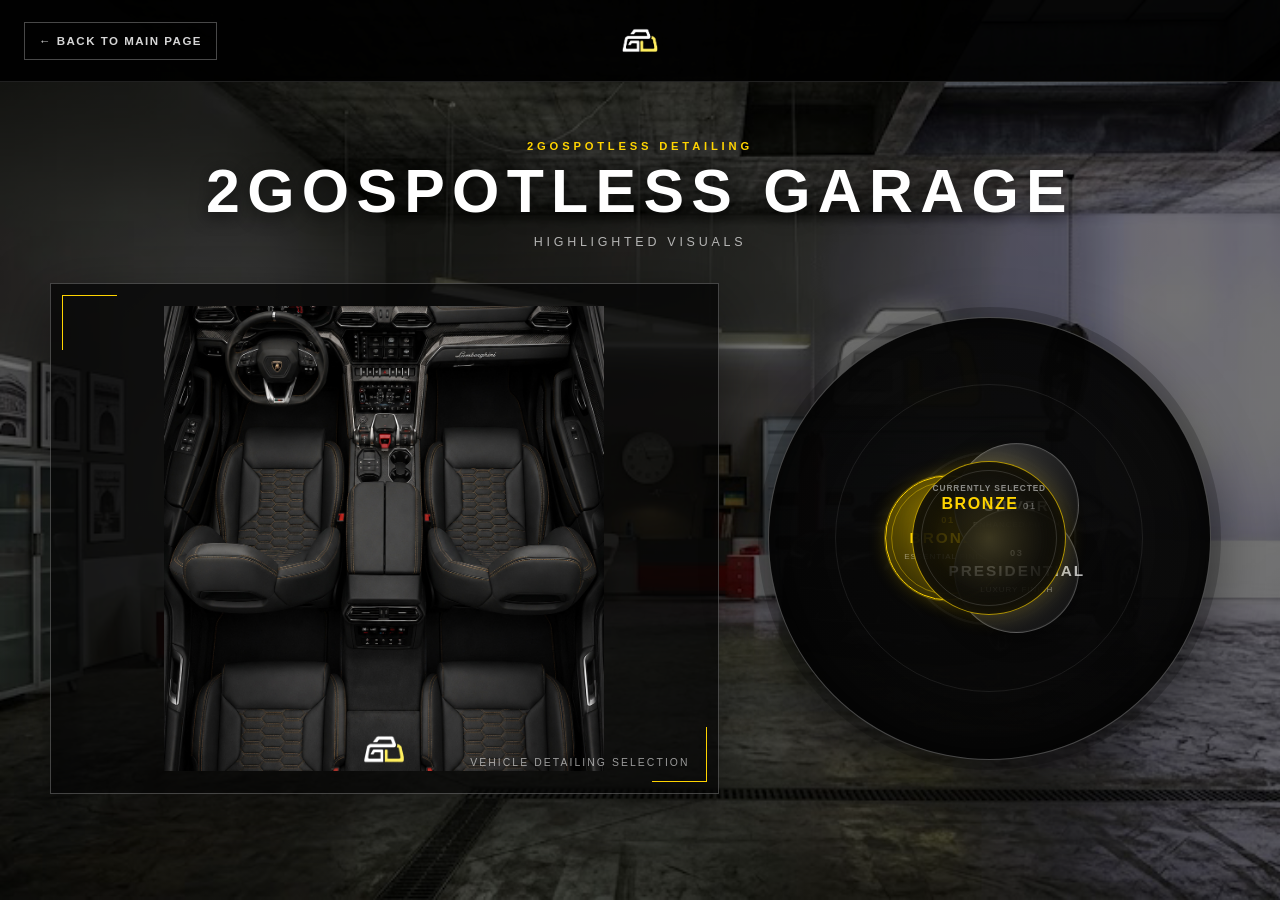
==== interactive.html @ 60007bf1 "Update interactive.html" ====
<!DOCTYPE html>
<html lang="en">
<head>
<meta charset="UTF-8">
<meta name="viewport" content="width=device-width, initial-scale=1.0">
<meta name="theme-color" content="#080808">
<title>2GoSpotless | Detail Garage</title>

<style>
:root {
--gold: #ffd400;
--gold-soft: rgba(255, 212, 0, 0.18);
--gold-glow: rgba(255, 212, 0, 0.34);
--black: #050505;
--panel: rgba(10, 10, 10, 0.84);
--text: rgba(255, 255, 255, 0.72);
}

* {
box-sizing: border-box;
margin: 0;
padding: 0;
}

html {
min-height: 100%;
background: var(--black);
}

body {
min-height: 100vh;
color: #fff;
font-family: Arial, Helvetica, sans-serif;
background:
linear-gradient(rgba(0, 0, 0, 0.55), rgba(0, 0, 0, 0.55)),
url("assets/garage.jpg");
background-size: cover;
background-position: center;
background-attachment: fixed;
overflow-x: hidden;
}

a,
button {
font: inherit;
}

/* HEADER */

.site-header {
position: relative;
z-index: 10;
display: flex;
align-items: center;
justify-content: center;
min-height: 82px;
padding: 14px 24px;
background: rgba(0, 0, 0, 0.94);
border-bottom: 1px solid rgba(255, 255, 255, 0.12);
}

.logo {
display: block;
height: 50px;
width: auto;
object-fit: contain;
}

.back-link {
position: absolute;
left: 24px;
top: 50%;
display: inline-flex;
align-items: center;
min-height: 38px;
padding: 0 14px;
color: rgba(255, 255, 255, 0.84);
border: 1px solid rgba(255, 255, 255, 0.28);
background: rgba(0, 0, 0, 0.38);
text-decoration: none;
font-size: 0.72rem;
font-weight: 700;
letter-spacing: 0.13em;
transform: translateY(-50%);
transition: color 180ms ease, border-color 180ms ease, background 180ms ease;
}

.back-link:hover,
.back-link:focus-visible {
color: var(--gold);
border-color: var(--gold);
background: rgba(255, 212, 0, 0.08);
outline: none;
}

/* MAIN LAYOUT */

main {
width: min(1180px, calc(100% - 40px));
margin: 0 auto;
padding: 58px 0 72px;
}

.page-heading {
margin-bottom: 34px;
text-align: center;
}

.eyebrow {
margin-bottom: 9px;
color: var(--gold);
font-size: 0.7rem;
font-weight: 700;
letter-spacing: 0.34em;
}

h1 {
color: #fff;
font-size: clamp(2rem, 5vw, 3.8rem);
font-weight: 800;
letter-spacing: 0.12em;
line-height: 1;
text-shadow: 0 3px 18px rgba(0, 0, 0, 0.65);
}

.subtitle {
margin-top: 13px;
color: rgba(255, 255, 255, 0.68);
font-size: 0.78rem;
letter-spacing: 0.3em;
text-transform: uppercase;
}

.garage-layout {
display: grid;
grid-template-columns: minmax(0, 1.25fr) minmax(380px, 0.9fr);
align-items: center;
gap: 30px;
width: 100%;
margin: 0 auto;
}

/* IMAGE PANEL */

.image-panel {
position: relative;
display: flex;
align-items: center;
justify-content: center;
min-height: 510px;
padding: 22px;
overflow: hidden;
background: rgba(4, 4, 4, 0.78);
border: 1px solid rgba(255, 255, 255, 0.24);
box-shadow: 0 20px 55px rgba(0, 0, 0, 0.5);
}

.image-panel::before,
.image-panel::after {
position: absolute;
width: 54px;
height: 54px;
content: "";
pointer-events: none;
}

.image-panel::before {
top: 11px;
left: 11px;
border-top: 1px solid var(--gold);
border-left: 1px solid var(--gold);
}

.image-panel::after {
right: 11px;
bottom: 11px;
border-right: 1px solid var(--gold);
border-bottom: 1px solid var(--gold);
}

.package-image {
display: block;
width: 100%;
height: 465px;
object-fit: contain;
opacity: 1;
transition: opacity 320ms ease;
}

.package-image.is-changing {
opacity: 0;
}

.image-label {
position: absolute;
right: 28px;
bottom: 25px;
color: rgba(255, 255, 255, 0.58);
font-size: 0.65rem;
letter-spacing: 0.2em;
text-transform: uppercase;
}

/* WHEEL */

.wheel-area {
display: flex;
align-items: center;
justify-content: center;
min-width: 0;
}

.wheel {
position: relative;
width: min(510px, 100%);
aspect-ratio: 1;
filter: drop-shadow(0 20px 28px rgba(0, 0, 0, 0.5));
}

.wheel::before {
position: absolute;
inset: 4%;
border: 1px solid rgba(255, 255, 255, 0.26);
border-radius: 50%;
background:
radial-gradient(circle, transparent 0 27%, rgba(255, 255, 255, 0.04) 27.2% 27.7%, transparent 28%),
radial-gradient(circle at center, rgba(10, 10, 10, 0.88), rgba(5, 5, 5, 0.95));
box-shadow:
inset 0 0 45px rgba(0, 0, 0, 0.95),
0 0 0 10px rgba(0, 0, 0, 0.2);
content: "";
}

.wheel::after {
position: absolute;
inset: 18%;
border: 1px solid rgba(255, 255, 255, 0.08);
border-radius: 50%;
content: "";
pointer-events: none;
}

/* CENTER CIRCLE */

.center-display {
position: absolute;
z-index: 5;
top: 50%;
left: 50%;
width: 32%;
aspect-ratio: 1;
padding: 15px;
text-align: center;
border: 1px solid rgba(255, 212, 0, 0.68);
border-radius: 50%;
background:
radial-gradient(circle, rgba(54, 45, 0, 0.5), rgba(7, 7, 7, 0.97) 67%);
box-shadow:
inset 0 0 25px rgba(255, 212, 0, 0.13),
0 0 22px rgba(255, 212, 0, 0.2);
transform: translate(-50%, -50%);
}

.center-display::before {
position: absolute;
inset: 8px;
border: 1px solid rgba(255, 255, 255, 0.14);
border-radius: 50%;
content: "";
}

.center-label {
position: relative;
z-index: 1;
color: rgba(255, 255, 255, 0.5);
font-size: clamp(0.38rem, 1vw, 0.52rem);
font-weight: 700;
letter-spacing: 0.11em;
line-height: 1.25;
}

.selected-name {
position: relative;
z-index: 1;
margin-top: 8px;
color: var(--gold);
font-size: clamp(0.72rem, 1.7vw, 1rem);
font-weight: 800;
letter-spacing: 0.1em;
line-height: 1.1;
}

.selected-number {
position: relative;
z-index: 1;
margin-top: 7px;
color: rgba(255, 255, 255, 0.42);
font-size: 0.58rem;
letter-spacing: 0.2em;
}

/* PACKAGE CIRCLES – SYMMETRIC AROUND CENTER */

.package-option {
position: absolute;
z-index: 3;
width: 26%;
aspect-ratio: 1;
display: flex;
align-items: center;
justify-content: center;
color: rgba(255, 255, 255, 0.7);
cursor: pointer;
border-radius: 50%;
border: 1px solid rgba(255, 255, 255, 0.24);
background:
radial-gradient(circle at 30% 30%, rgba(70, 70, 70, 0.9), rgba(10, 10, 10, 0.96));
box-shadow:
inset 0 0 0 1px rgba(255, 255, 255, 0.03),
0 6px 22px rgba(0, 0, 0, 0.42);
transition:
transform 180ms ease,
border-color 180ms ease,
box-shadow 180ms ease,
color 180ms ease,
background 180ms ease;
text-align: center;
}

.package-inner {
display: flex;
flex-direction: column;
align-items: center;
justify-content: center;
gap: 5px;
width: 100%;
height: 100%;
padding: 14px;
}

/* Symmetric positions: same radius from center */
/* radius ~ 33% of wheel width */

.bronze-option {
top: 50%;
left: 50%;
transform: translate(-50%, -50%) translateX(-33%);
}

.silver-option {
top: 50%;
left: 50%;
transform: translate(-50%, -50%) translate(22%, -26%);
}

.presidential-option {
top: 50%;
left: 50%;
transform: translate(-50%, -50%) translate(22%, 26%);
}

.package-option:hover,
.package-option:focus-visible {
transform: translate(-50%, -50%) scale(1.05) translateX(-33%);
}

.silver-option:hover,
.silver-option:focus-visible {
transform: translate(-50%, -50%) scale(1.05) translate(22%, -26%);
}

.presidential-option:hover,
.presidential-option:focus-visible {
transform: translate(-50%, -50%) scale(1.05) translate(22%, 26%);
}

.package-option.is-active {
color: var(--gold);
border-color: var(--gold);
background:
radial-gradient(circle at 30% 30%, rgba(110, 92, 0, 0.95), rgba(12, 12, 8, 0.98));
box-shadow:
0 0 0 1px rgba(255, 212, 0, 0.35),
0 0 18px rgba(255, 212, 0, 0.22),
inset 0 0 24px rgba(255, 212, 0, 0.08);
}

.package-option.is-active::after {
position: absolute;
inset: 5px;
border: 1px solid rgba(255, 212, 0, 0.4);
border-radius: 50%;
content: "";
pointer-events: none;
}

.package-number {
color: rgba(255, 255, 255, 0.48);
font-size: 0.58rem;
font-weight: 700;
letter-spacing: 0.18em;
}

.package-option.is-active .package-number {
color: rgba(255, 212, 0, 0.75);
}

.package-name {
font-size: clamp(0.72rem, 1.35vw, 0.96rem);
font-weight: 800;
letter-spacing: 0.13em;
line-height: 1.1;
}

.package-caption {
color: rgba(255, 255, 255, 0.44);
font-size: 0.5rem;
letter-spacing: 0.12em;
text-transform: uppercase;
line-height: 1.2;
}

/* RESPONSIVE */

@media (max-width: 900px) {
main {
width: min(680px, calc(100% - 32px));
padding-top: 42px;
}

.garage-layout {
grid-template-columns: 1fr;
gap: 26px;
}

.image-panel {
min-height: 430px;
}

.package-image {
height: 390px;
}

.wheel {
width: min(460px, 100%);
}
}

@media (max-width: 560px) {
.site-header {
min-height: 76px;
padding: 14px 12px;
}

.logo {
height: 43px;
max-width: 145px;
}

.back-link {
left: 10px;
min-height: 32px;
padding: 0 8px;
font-size: 0.57rem;
letter-spacing: 0.08em;
}

main {
width: calc(100% - 22px);
padding: 34px 0 46px;
}

.page-heading {
margin-bottom: 24px;
}

h1 {
font-size: clamp(1.55rem, 8vw, 2.3rem);
letter-spacing: 0.08em;
}

.subtitle {
margin-top: 10px;
font-size: 0.62rem;
letter-spacing: 0.2em;
}

.image-panel {
min-height: 285px;
padding: 12px;
}

.package-image {
height: 255px;
}

.image-label {
right: 17px;
bottom: 14px;
font-size: 0.52rem;
}

.wheel {
width: min(100%, 400px);
}

.package-option {
width: 30%;
}

.package-inner {
padding: 10px;
}

.package-number {
font-size: 0.48rem;
}

.package-name {
font-size: clamp(0.55rem, 2.4vw, 0.75rem);
}

.package-caption {
font-size: 0.4rem;
}

.center-label {
font-size: 0.36rem;
}

.selected-name {
font-size: clamp(0.58rem, 2.4vw, 0.78rem);
}

.selected-number {
font-size: 0.45rem;
}
}

@media (prefers-reduced-motion: reduce) {
*,
*::before,
*::after {
scroll-behavior: auto !important;
transition-duration: 0.01ms !important;
}
}
</style>
</head>
<body>
<header class="site-header">
<a class="back-link" href="index.html" aria-label="Back to main page">← BACK TO MAIN PAGE</a>
<a href="index.html" aria-label="2GoSpotless home">
<img class="logo" src="./assets/logo.png" alt="2GoSpotless logo">
</a>
</header>

<main>
<section class="page-heading" aria-labelledby="garage-title">
<p class="eyebrow">2GOSPOTLESS DETAILING</p>
<h1 id="garage-title">2GOSPOTLESS GARAGE</h1>
<p class="subtitle">Highlighted Visuals</p>
</section>

<section class="garage-layout" aria-label="Detailing package selector">
<div class="image-panel">
<img
id="package-image"
class="package-image"
src="assets/bronze.jpg"
alt="Bronze detailing package"
>
<span class="image-label">Vehicle detailing selection</span>
</div>

<div class="wheel-area">
<div class="wheel" role="group" aria-label="Choose a detailing package">
<!-- Floating circles around center, equal distance -->
<button
class="package-option bronze-option is-active"
type="button"
data-package="BRONZE"
data-number="01"
data-image="assets/bronze.jpg"
data-alt="Bronze detailing package"
aria-pressed="true"
>
<div class="package-inner">
<span class="package-number">01</span>
<span class="package-name">BRONZE</span>
<span class="package-caption">Essential finish</span>
</div>
</button>

<button
class="package-option silver-option"
type="button"
data-package="SILVER"
data-number="02"
data-image="assets/silver.jpg"
data-alt="Silver detailing package"
aria-pressed="false"
>
<div class="package-inner">
<span class="package-number">02</span>
<span class="package-name">SILVER</span>
<span class="package-caption">Enhanced finish</span>
</div>
</button>

<button
class="package-option presidential-option"
type="button"
data-package="PRESIDENTIAL"
data-number="03"
data-image="assets/presidential.jpg"
data-alt="Presidential detailing package"
aria-pressed="false"
>
<div class="package-inner">
<span class="package-number">03</span>
<span class="package-name">PRESIDENTIAL</span>
<span class="package-caption">Luxury finish</span>
</div>
</button>

<div class="center-display" aria-live="polite">
<span class="center-label">CURRENTLY SELECTED</span>
<span id="selected-name" class="selected-name">BRONZE</span>
<span id="selected-number" class="selected-number">01</span>
</div>
</div>
</div>
</section>
</main>

<script>
document.addEventListener("DOMContentLoaded", () => {
const image = document.getElementById("package-image");
const selectedName = document.getElementById("selected-name");
const selectedNumber = document.getElementById("selected-number");
const packageOptions = document.querySelectorAll(".package-option");

function selectPackage(option) {
const packageName = option.dataset.package;
const packageNumber = option.dataset.number;
const imagePath = option.dataset.image;
const imageAlt = option.dataset.alt;

packageOptions.forEach((item) => {
const isSelected = item === option;
item.classList.toggle("is-active", isSelected);
item.setAttribute("aria-pressed", String(isSelected));
});

selectedName.textContent = packageName;
selectedNumber.textContent = packageNumber;

image.classList.add("is-changing");

window.setTimeout(() => {
image.src = imagePath;
image.alt = imageAlt;

image.addEventListener(
"load",
() => {
image.classList.remove("is-changing");
},
{ once: true }
);

if (image.complete) {
image.classList.remove("is-changing");
}
}, 180);
}

packageOptions.forEach((option) => {
option.addEventListener("click", () => selectPackage(option));
option.addEventListener("keydown", (event) => {
if (event.key === "Enter" || event.key === " ") {
event.preventDefault();
selectPackage(option);
}
});
});
});
</script>
</body>
</html>
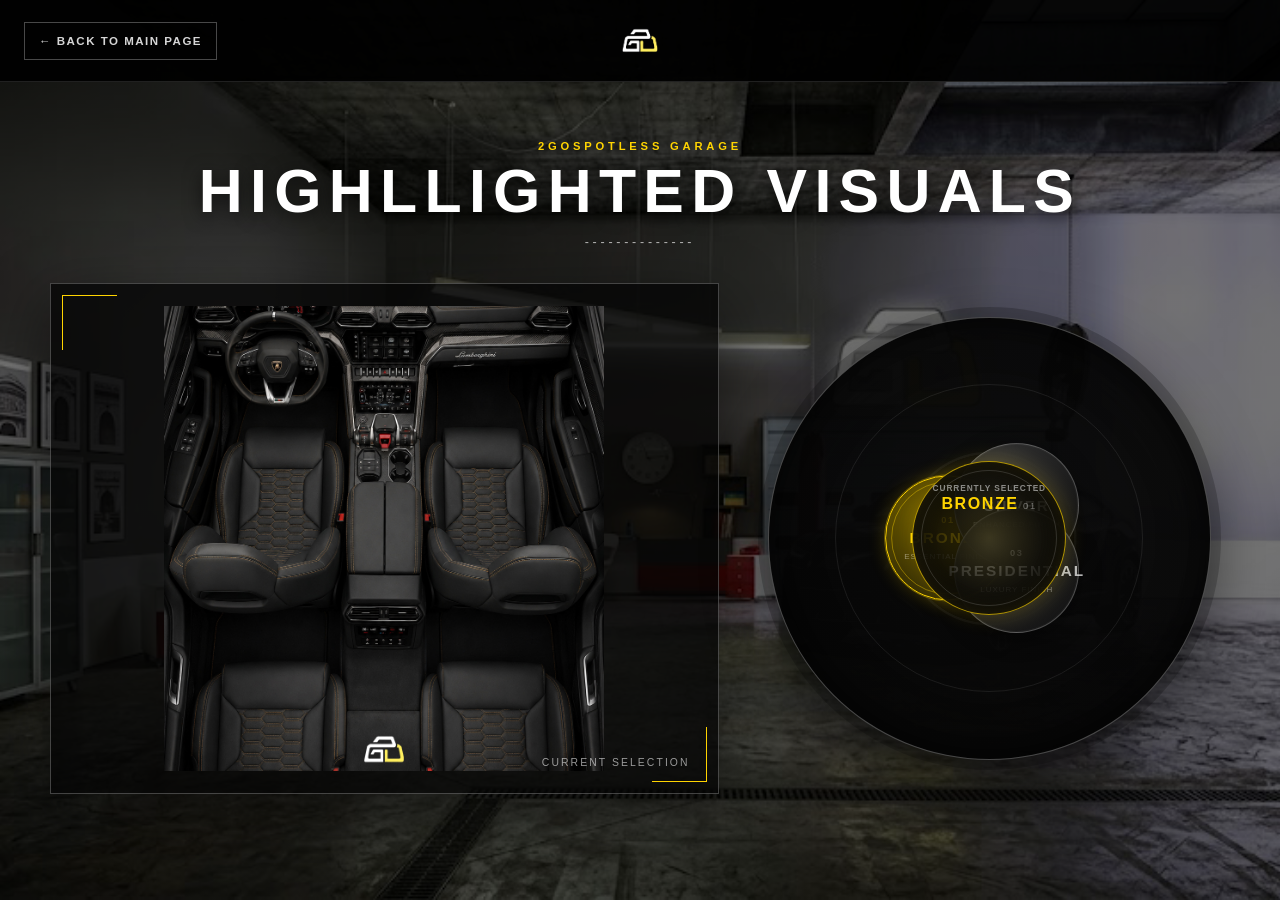
==== commit c36289a4: "Update interactive.html" ====
--- a/interactive.html
+++ b/interactive.html
@@ -558,9 +558,9 @@
 
 <main>
 <section class="page-heading" aria-labelledby="garage-title">
-<p class="eyebrow">2GOSPOTLESS DETAILING</p>
-<h1 id="garage-title">2GOSPOTLESS GARAGE</h1>
-<p class="subtitle">Highlighted Visuals</p>
+<p class="eyebrow">2GOSPOTLESS GARAGE</p>
+<h1 id="garage-title">HIGHLLIGHTED VISUALS</h1>
+<p class="subtitle">--------------</p>
 </section>
 
 <section class="garage-layout" aria-label="Detailing package selector">
@@ -571,7 +571,7 @@
 src="assets/bronze.jpg"
 alt="Bronze detailing package"
 >
-<span class="image-label">Vehicle detailing selection</span>
+<span class="image-label">Current Selection</span>
 </div>
 
 <div class="wheel-area">
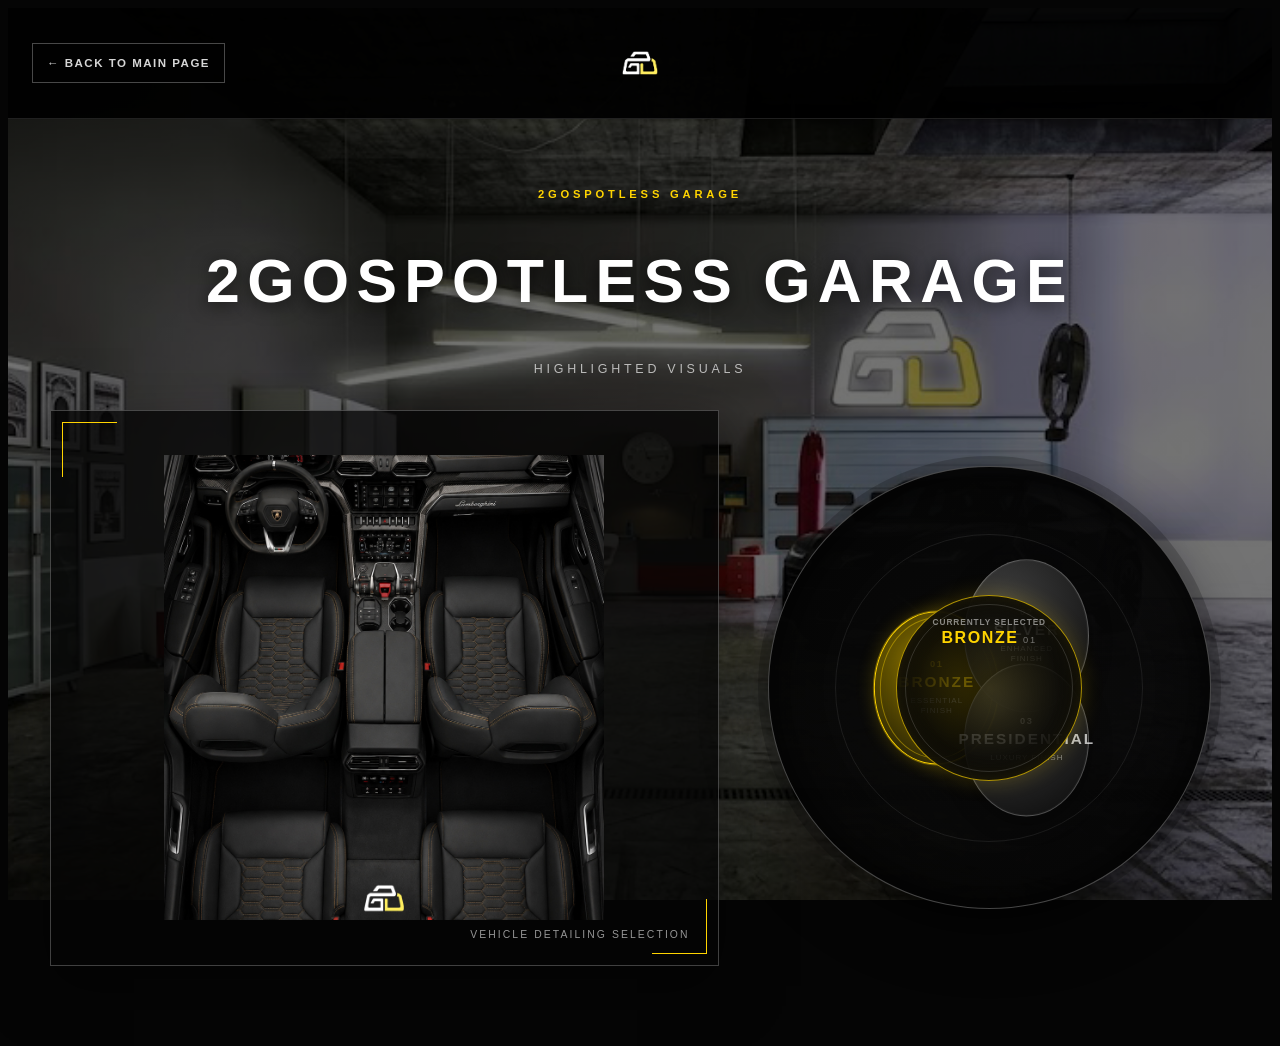
==== commit 1f27af47: "Update interactive.html" ====
--- a/interactive.html
+++ b/interactive.html
@@ -1,4 +1,3 @@
-
 <!DOCTYPE html>
 <html lang="en">
 <head>
@@ -17,7 +16,7 @@
 --text: rgba(255, 255, 255, 0.72);
 }
 
-* {
+{
 box-sizing: border-box;
 margin: 0;
 padding: 0;
@@ -45,8 +44,6 @@
 button {
 font: inherit;
 }
-
-/* HEADER */
 
 .site-header {
 position: relative;
@@ -94,8 +91,6 @@
 outline: none;
 }
 
-/* MAIN LAYOUT */
-
 main {
 width: min(1180px, calc(100% - 40px));
 margin: 0 auto;
@@ -140,8 +135,6 @@
 width: 100%;
 margin: 0 auto;
 }
-
-/* IMAGE PANEL */
 
 .image-panel {
 position: relative;
@@ -202,8 +195,6 @@
 text-transform: uppercase;
 }
 
-/* WHEEL */
-
 .wheel-area {
 display: flex;
 align-items: center;
@@ -240,8 +231,6 @@
 content: "";
 pointer-events: none;
 }
-
-/* CENTER CIRCLE */
 
 .center-display {
 position: absolute;
@@ -299,8 +288,6 @@
 font-size: 0.58rem;
 letter-spacing: 0.2em;
 }
-
-/* PACKAGE CIRCLES – SYMMETRIC AROUND CENTER */
 
 .package-option {
 position: absolute;
@@ -339,40 +326,42 @@
 padding: 14px;
 }
 
-/* Symmetric positions: same radius from center */
-/* radius ~ 33% of wheel width */
-
 .bronze-option {
 top: 50%;
 left: 50%;
-transform: translate(-50%, -50%) translateX(-33%);
+transform: translate(-50%, -50%) translateX(-42%);
 }
 
 .silver-option {
 top: 50%;
 left: 50%;
-transform: translate(-50%, -50%) translate(22%, -26%);
+transform: translate(-50%, -50%) translate(30%, -34%);
 }
 
 .presidential-option {
 top: 50%;
 left: 50%;
-transform: translate(-50%, -50%) translate(22%, 26%);
+transform: translate(-50%, -50%) translate(30%, 34%);
 }
 
 .package-option:hover,
 .package-option:focus-visible {
-transform: translate(-50%, -50%) scale(1.05) translateX(-33%);
+outline: none;
+}
+
+.bronze-option:hover,
+.bronze-option:focus-visible {
+transform: translate(-50%, -50%) translateX(-42%) scale(1.04);
 }
 
 .silver-option:hover,
 .silver-option:focus-visible {
-transform: translate(-50%, -50%) scale(1.05) translate(22%, -26%);
+transform: translate(-50%, -50%) translate(30%, -34%) scale(1.04);
 }
 
 .presidential-option:hover,
 .presidential-option:focus-visible {
-transform: translate(-50%, -50%) scale(1.05) translate(22%, 26%);
+transform: translate(-50%, -50%) translate(30%, 34%) scale(1.04);
 }
 
 .package-option.is-active {
@@ -421,8 +410,6 @@
 line-height: 1.2;
 }
 
-/* RESPONSIVE */
-
 @media (max-width: 900px) {
 main {
 width: min(680px, calc(100% - 32px));
@@ -559,33 +546,19 @@
 <main>
 <section class="page-heading" aria-labelledby="garage-title">
 <p class="eyebrow">2GOSPOTLESS GARAGE</p>
-<h1 id="garage-title">HIGHLLIGHTED VISUALS</h1>
-<p class="subtitle">--------------</p>
+<h1 id="garage-title">2GOSPOTLESS GARAGE</h1>
+<p class="subtitle">Highlighted Visuals</p>
 </section>
 
 <section class="garage-layout" aria-label="Detailing package selector">
 <div class="image-panel">
-<img
-id="package-image"
-class="package-image"
-src="assets/bronze.jpg"
-alt="Bronze detailing package"
->
-<span class="image-label">Current Selection</span>
+<img id="package-image" class="package-image" src="assets/bronze.jpg" alt="Bronze detailing package">
+<span class="image-label">Vehicle detailing selection</span>
 </div>
 
 <div class="wheel-area">
 <div class="wheel" role="group" aria-label="Choose a detailing package">
-<!-- Floating circles around center, equal distance -->
-<button
-class="package-option bronze-option is-active"
-type="button"
-data-package="BRONZE"
-data-number="01"
-data-image="assets/bronze.jpg"
-data-alt="Bronze detailing package"
-aria-pressed="true"
->
+<button class="package-option bronze-option is-active" type="button" data-package="BRONZE" data-number="01" data-image="assets/bronze.jpg" data-alt="Bronze detailing package" aria-pressed="true">
 <div class="package-inner">
 <span class="package-number">01</span>
 <span class="package-name">BRONZE</span>
@@ -593,15 +566,7 @@
 </div>
 </button>
 
-<button
-class="package-option silver-option"
-type="button"
-data-package="SILVER"
-data-number="02"
-data-image="assets/silver.jpg"
-data-alt="Silver detailing package"
-aria-pressed="false"
->
+<button class="package-option silver-option" type="button" data-package="SILVER" data-number="02" data-image="assets/silver.jpg" data-alt="Silver detailing package" aria-pressed="false">
 <div class="package-inner">
 <span class="package-number">02</span>
 <span class="package-name">SILVER</span>
@@ -609,15 +574,7 @@
 </div>
 </button>
 
-<button
-class="package-option presidential-option"
-type="button"
-data-package="PRESIDENTIAL"
-data-number="03"
-data-image="assets/presidential.jpg"
-data-alt="Presidential detailing package"
-aria-pressed="false"
->
+<button class="package-option presidential-option" type="button" data-package="PRESIDENTIAL" data-number="03" data-image="assets/presidential.jpg" data-alt="Presidential detailing package" aria-pressed="false">
 <div class="package-inner">
 <span class="package-number">03</span>
 <span class="package-name">PRESIDENTIAL</span>
@@ -663,17 +620,11 @@
 image.src = imagePath;
 image.alt = imageAlt;
 
-image.addEventListener(
-"load",
-() => {
+image.addEventListener("load", () => {
 image.classList.remove("is-changing");
-},
-{ once: true }
-);
-
-if (image.complete) {
-image.classList.remove("is-changing");
-}
+}, { once: true });
+
+if (image.complete) image.classList.remove("is-changing");
 }, 180);
 }
 
@@ -690,3 +641,4 @@
 </script>
 </body>
 </html>
+
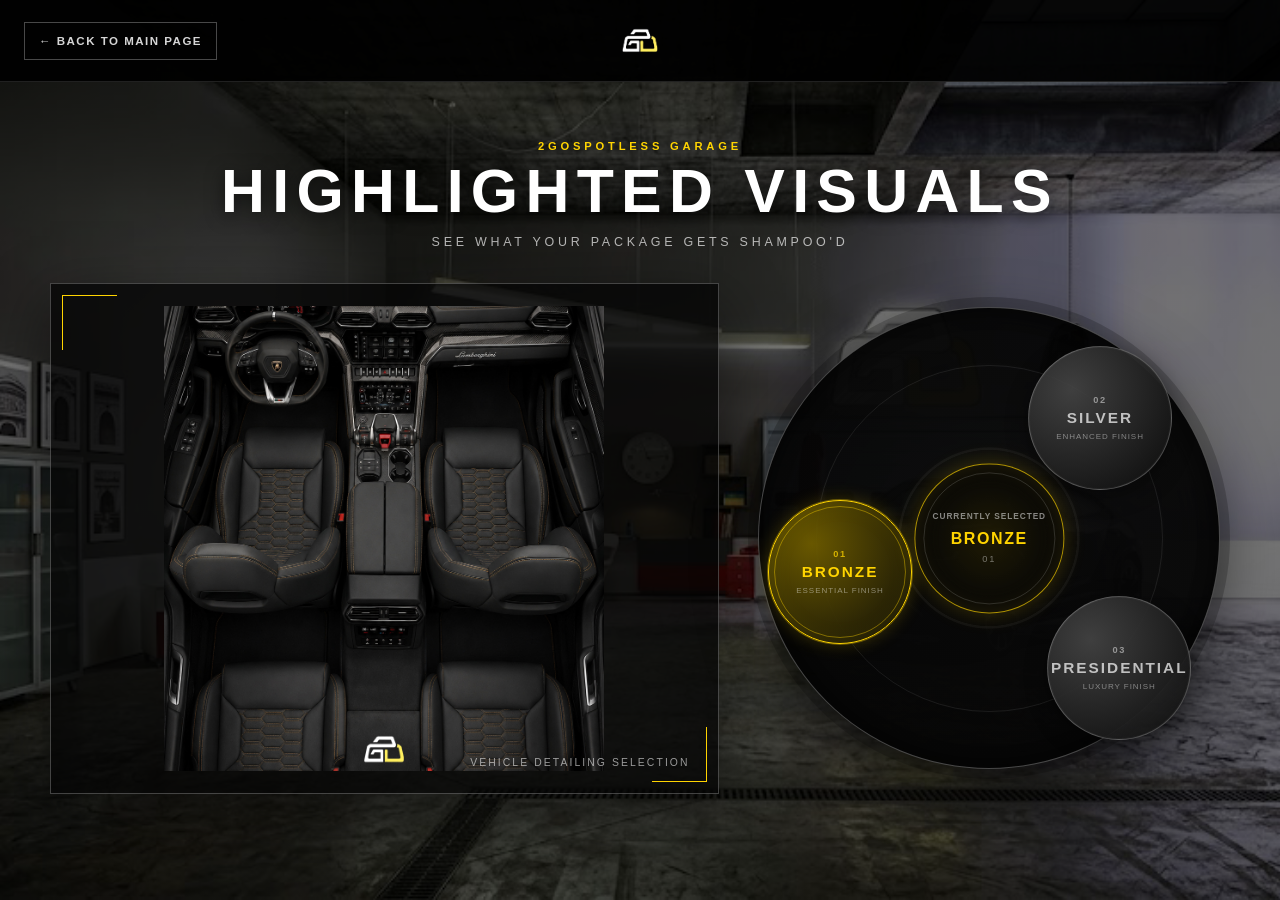
==== commit b9338a3e: "Update interactive.html" ====
--- a/interactive.html
+++ b/interactive.html
@@ -13,10 +13,11 @@
 --gold-glow: rgba(255, 212, 0, 0.34);
 --black: #050505;
 --panel: rgba(10, 10, 10, 0.84);
+--line: rgba(255, 255, 255, 0.16);
 --text: rgba(255, 255, 255, 0.72);
 }
 
-{
+* {
 box-sizing: border-box;
 margin: 0;
 padding: 0;
@@ -211,7 +212,7 @@
 
 .wheel::before {
 position: absolute;
-inset: 4%;
+inset: 2%;
 border: 1px solid rgba(255, 255, 255, 0.26);
 border-radius: 50%;
 background:
@@ -225,82 +226,25 @@
 
 .wheel::after {
 position: absolute;
-inset: 18%;
+inset: 14%;
 border: 1px solid rgba(255, 255, 255, 0.08);
 border-radius: 50%;
 content: "";
 pointer-events: none;
 }
 
-.center-display {
-position: absolute;
-z-index: 5;
-top: 50%;
-left: 50%;
-width: 32%;
+.package-option {
+position: absolute;
+z-index: 2;
+display: flex;
+align-items: center;
+justify-content: center;
+width: 30%;
 aspect-ratio: 1;
-padding: 15px;
-text-align: center;
-border: 1px solid rgba(255, 212, 0, 0.68);
-border-radius: 50%;
-background:
-radial-gradient(circle, rgba(54, 45, 0, 0.5), rgba(7, 7, 7, 0.97) 67%);
-box-shadow:
-inset 0 0 25px rgba(255, 212, 0, 0.13),
-0 0 22px rgba(255, 212, 0, 0.2);
-transform: translate(-50%, -50%);
-}
-
-.center-display::before {
-position: absolute;
-inset: 8px;
-border: 1px solid rgba(255, 255, 255, 0.14);
-border-radius: 50%;
-content: "";
-}
-
-.center-label {
-position: relative;
-z-index: 1;
-color: rgba(255, 255, 255, 0.5);
-font-size: clamp(0.38rem, 1vw, 0.52rem);
-font-weight: 700;
-letter-spacing: 0.11em;
-line-height: 1.25;
-}
-
-.selected-name {
-position: relative;
-z-index: 1;
-margin-top: 8px;
-color: var(--gold);
-font-size: clamp(0.72rem, 1.7vw, 1rem);
-font-weight: 800;
-letter-spacing: 0.1em;
-line-height: 1.1;
-}
-
-.selected-number {
-position: relative;
-z-index: 1;
-margin-top: 7px;
-color: rgba(255, 255, 255, 0.42);
-font-size: 0.58rem;
-letter-spacing: 0.2em;
-}
-
-.package-option {
-position: absolute;
-z-index: 3;
-width: 26%;
-aspect-ratio: 1;
-display: flex;
-align-items: center;
-justify-content: center;
 color: rgba(255, 255, 255, 0.7);
 cursor: pointer;
+border: 1px solid rgba(255, 255, 255, 0.24);
 border-radius: 50%;
-border: 1px solid rgba(255, 255, 255, 0.24);
 background:
 radial-gradient(circle at 30% 30%, rgba(70, 70, 70, 0.9), rgba(10, 10, 10, 0.96));
 box-shadow:
@@ -315,53 +259,11 @@
 text-align: center;
 }
 
-.package-inner {
-display: flex;
-flex-direction: column;
-align-items: center;
-justify-content: center;
-gap: 5px;
-width: 100%;
-height: 100%;
-padding: 14px;
-}
-
-.bronze-option {
-top: 50%;
-left: 50%;
-transform: translate(-50%, -50%) translateX(-42%);
-}
-
-.silver-option {
-top: 50%;
-left: 50%;
-transform: translate(-50%, -50%) translate(30%, -34%);
-}
-
-.presidential-option {
-top: 50%;
-left: 50%;
-transform: translate(-50%, -50%) translate(30%, 34%);
-}
-
 .package-option:hover,
 .package-option:focus-visible {
+transform: translateY(-3px) scale(1.02);
 outline: none;
-}
-
-.bronze-option:hover,
-.bronze-option:focus-visible {
-transform: translate(-50%, -50%) translateX(-42%) scale(1.04);
-}
-
-.silver-option:hover,
-.silver-option:focus-visible {
-transform: translate(-50%, -50%) translate(30%, -34%) scale(1.04);
-}
-
-.presidential-option:hover,
-.presidential-option:focus-visible {
-transform: translate(-50%, -50%) translate(30%, 34%) scale(1.04);
+border-color: rgba(255, 255, 255, 0.45);
 }
 
 .package-option.is-active {
@@ -384,6 +286,32 @@
 pointer-events: none;
 }
 
+.bronze-option {
+left: 4%;
+top: 42%;
+}
+
+.silver-option {
+right: 12%;
+top: 10%;
+}
+
+.presidential-option {
+right: 8%;
+bottom: 8%;
+}
+
+.package-inner {
+display: flex;
+flex-direction: column;
+align-items: center;
+justify-content: center;
+gap: 5px;
+width: 100%;
+height: 100%;
+padding: 14px;
+}
+
 .package-number {
 color: rgba(255, 255, 255, 0.48);
 font-size: 0.58rem;
@@ -410,6 +338,67 @@
 line-height: 1.2;
 }
 
+.center-display {
+position: absolute;
+z-index: 5;
+top: 50%;
+left: 50%;
+display: flex;
+flex-direction: column;
+align-items: center;
+justify-content: center;
+width: 31%;
+aspect-ratio: 1;
+padding: 15px;
+text-align: center;
+border: 1px solid rgba(255, 212, 0, 0.68);
+border-radius: 50%;
+background:
+radial-gradient(circle, rgba(54, 45, 0, 0.5), rgba(7, 7, 7, 0.97) 67%);
+box-shadow:
+inset 0 0 25px rgba(255, 212, 0, 0.13),
+0 0 22px rgba(255, 212, 0, 0.2);
+transform: translate(-50%, -50%);
+}
+
+.center-display::before {
+position: absolute;
+inset: 8px;
+border: 1px solid rgba(255, 255, 255, 0.14);
+border-radius: 50%;
+content: "";
+}
+
+.center-label {
+position: relative;
+z-index: 1;
+color: rgba(255, 255, 255, 0.5);
+font-size: clamp(0.38rem, 1vw, 0.52rem);
+font-weight: 700;
+letter-spacing: 0.11em;
+line-height: 1.25;
+}
+
+.selected-name {
+position: relative;
+z-index: 1;
+margin-top: 8px;
+color: var(--gold);
+font-size: clamp(0.72rem, 1.7vw, 1rem);
+font-weight: 800;
+letter-spacing: 0.1em;
+line-height: 1.1;
+}
+
+.selected-number {
+position: relative;
+z-index: 1;
+margin-top: 7px;
+color: rgba(255, 255, 255, 0.42);
+font-size: 0.58rem;
+letter-spacing: 0.2em;
+}
+
 @media (max-width: 900px) {
 main {
 width: min(680px, calc(100% - 32px));
@@ -493,7 +482,7 @@
 }
 
 .package-option {
-width: 30%;
+width: 31%;
 }
 
 .package-inner {
@@ -546,13 +535,18 @@
 <main>
 <section class="page-heading" aria-labelledby="garage-title">
 <p class="eyebrow">2GOSPOTLESS GARAGE</p>
-<h1 id="garage-title">2GOSPOTLESS GARAGE</h1>
-<p class="subtitle">Highlighted Visuals</p>
+<h1 id="garage-title">HIGHLIGHTED VISUALS</h1>
+<p class="subtitle">SEE WHAT YOUR PACKAGE GETS SHAMPOO'D</p>
 </section>
 
 <section class="garage-layout" aria-label="Detailing package selector">
 <div class="image-panel">
-<img id="package-image" class="package-image" src="assets/bronze.jpg" alt="Bronze detailing package">
+<img
+id="package-image"
+class="package-image"
+src="assets/bronze.jpg"
+alt="Bronze detailing package"
+>
 <span class="image-label">Vehicle detailing selection</span>
 </div>
 
@@ -620,11 +614,17 @@
 image.src = imagePath;
 image.alt = imageAlt;
 
-image.addEventListener("load", () => {
+image.addEventListener(
+"load",
+() => {
 image.classList.remove("is-changing");
-}, { once: true });
-
-if (image.complete) image.classList.remove("is-changing");
+},
+{ once: true }
+);
+
+if (image.complete) {
+image.classList.remove("is-changing");
+}
 }, 180);
 }
 
@@ -641,4 +641,3 @@
 </script>
 </body>
 </html>
-
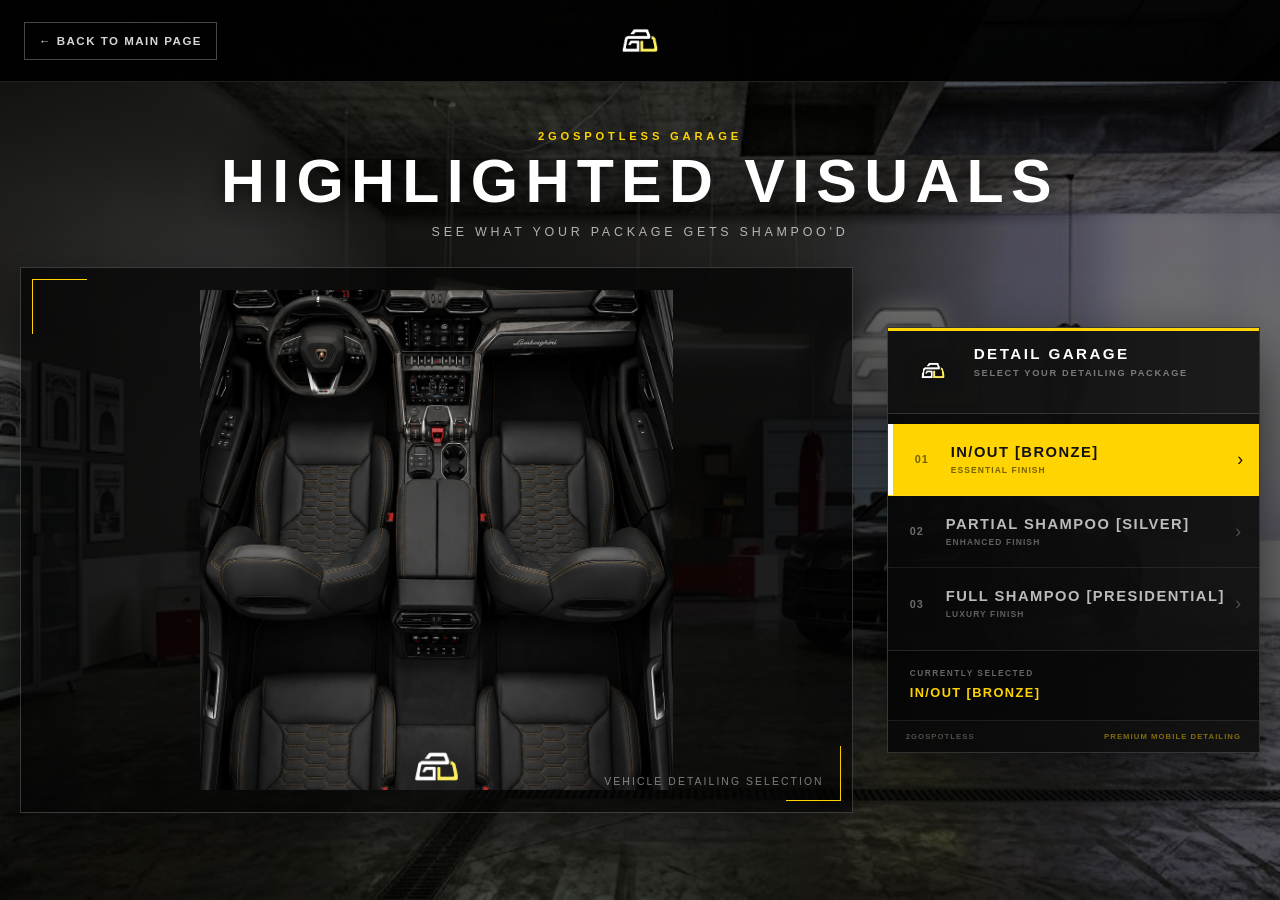
==== commit e0960a1a: "Update interactive.html" ====
--- a/interactive.html
+++ b/interactive.html
@@ -1,643 +1,1554 @@
 <!DOCTYPE html>
 <html lang="en">
 <head>
+
 <meta charset="UTF-8">
 <meta name="viewport" content="width=device-width, initial-scale=1.0">
 <meta name="theme-color" content="#080808">
+
 <title>2GoSpotless | Detail Garage</title>
 
 <style>
+
+/* =========================================================
+   2GOSPOTLESS DETAIL GARAGE
+   GTA / LOS SANTOS CUSTOMS INSPIRED MENU
+   ========================================================= */
+
 :root {
---gold: #ffd400;
---gold-soft: rgba(255, 212, 0, 0.18);
---gold-glow: rgba(255, 212, 0, 0.34);
---black: #050505;
---panel: rgba(10, 10, 10, 0.84);
---line: rgba(255, 255, 255, 0.16);
---text: rgba(255, 255, 255, 0.72);
+  --yellow: #ffd400;
+  --yellow-soft: rgba(255, 212, 0, 0.16);
+  --yellow-glow: rgba(255, 212, 0, 0.32);
+
+  --black: #050505;
+  --panel: rgba(8, 8, 8, 0.92);
+
+  --white: #ffffff;
+  --text: rgba(255, 255, 255, 0.78);
+  --muted: rgba(255, 255, 255, 0.45);
+
+  --line: rgba(255, 255, 255, 0.14);
 }
 
 * {
-box-sizing: border-box;
-margin: 0;
-padding: 0;
+  box-sizing: border-box;
+  margin: 0;
+  padding: 0;
 }
 
 html {
-min-height: 100%;
-background: var(--black);
+  min-height: 100%;
+  background: var(--black);
 }
 
 body {
-min-height: 100vh;
-color: #fff;
-font-family: Arial, Helvetica, sans-serif;
-background:
-linear-gradient(rgba(0, 0, 0, 0.55), rgba(0, 0, 0, 0.55)),
-url("assets/garage.jpg");
-background-size: cover;
-background-position: center;
-background-attachment: fixed;
-overflow-x: hidden;
-}
-
-a,
-button {
-font: inherit;
-}
+  min-height: 100vh;
+
+  color: #fff;
+
+  font-family:
+    Arial,
+    Helvetica,
+    sans-serif;
+
+  background:
+    linear-gradient(
+      rgba(0, 0, 0, 0.57),
+      rgba(0, 0, 0, 0.57)
+    ),
+    url("assets/garage.jpg");
+
+  background-size: cover;
+  background-position: center;
+  background-attachment: fixed;
+
+  overflow-x: hidden;
+}
+
+
+/* =========================================================
+   HEADER
+   ========================================================= */
 
 .site-header {
-position: relative;
-z-index: 10;
-display: flex;
-align-items: center;
-justify-content: center;
-min-height: 82px;
-padding: 14px 24px;
-background: rgba(0, 0, 0, 0.94);
-border-bottom: 1px solid rgba(255, 255, 255, 0.12);
+  position: relative;
+  z-index: 20;
+
+  display: flex;
+  align-items: center;
+  justify-content: center;
+
+  min-height: 82px;
+
+  padding: 14px 24px;
+
+  background: rgba(0, 0, 0, 0.94);
+
+  border-bottom:
+    1px solid rgba(255, 255, 255, 0.12);
 }
 
 .logo {
-display: block;
-height: 50px;
-width: auto;
-object-fit: contain;
+  display: block;
+
+  height: 50px;
+  width: auto;
+
+  object-fit: contain;
 }
 
 .back-link {
-position: absolute;
-left: 24px;
-top: 50%;
-display: inline-flex;
-align-items: center;
-min-height: 38px;
-padding: 0 14px;
-color: rgba(255, 255, 255, 0.84);
-border: 1px solid rgba(255, 255, 255, 0.28);
-background: rgba(0, 0, 0, 0.38);
-text-decoration: none;
-font-size: 0.72rem;
-font-weight: 700;
-letter-spacing: 0.13em;
-transform: translateY(-50%);
-transition: color 180ms ease, border-color 180ms ease, background 180ms ease;
+  position: absolute;
+
+  left: 24px;
+  top: 50%;
+
+  display: inline-flex;
+  align-items: center;
+
+  min-height: 38px;
+
+  padding: 0 14px;
+
+  color: rgba(255, 255, 255, 0.84);
+
+  border:
+    1px solid rgba(255, 255, 255, 0.28);
+
+  background: rgba(0, 0, 0, 0.38);
+
+  text-decoration: none;
+
+  font-size: 0.72rem;
+  font-weight: 700;
+  letter-spacing: 0.13em;
+
+  transform: translateY(-50%);
+
+  transition:
+    color 180ms ease,
+    border-color 180ms ease,
+    background 180ms ease;
 }
 
 .back-link:hover,
 .back-link:focus-visible {
-color: var(--gold);
-border-color: var(--gold);
-background: rgba(255, 212, 0, 0.08);
-outline: none;
-}
+  color: var(--yellow);
+
+  border-color: var(--yellow);
+
+  background:
+    rgba(255, 212, 0, 0.08);
+
+  outline: none;
+}
+
+
+/* =========================================================
+   MAIN
+   ========================================================= */
 
 main {
-width: min(1180px, calc(100% - 40px));
-margin: 0 auto;
-padding: 58px 0 72px;
+  width: min(1250px, calc(100% - 40px));
+
+  margin: 0 auto;
+
+  padding: 48px 0 70px;
 }
 
 .page-heading {
-margin-bottom: 34px;
-text-align: center;
+  margin-bottom: 28px;
+
+  text-align: center;
 }
 
 .eyebrow {
-margin-bottom: 9px;
-color: var(--gold);
-font-size: 0.7rem;
-font-weight: 700;
-letter-spacing: 0.34em;
+  margin-bottom: 9px;
+
+  color: var(--yellow);
+
+  font-size: 0.7rem;
+  font-weight: 700;
+
+  letter-spacing: 0.34em;
 }
 
 h1 {
-color: #fff;
-font-size: clamp(2rem, 5vw, 3.8rem);
-font-weight: 800;
-letter-spacing: 0.12em;
-line-height: 1;
-text-shadow: 0 3px 18px rgba(0, 0, 0, 0.65);
+  color: #fff;
+
+  font-size:
+    clamp(2rem, 5vw, 3.8rem);
+
+  font-weight: 800;
+
+  letter-spacing: 0.12em;
+
+  line-height: 1;
+
+  text-shadow:
+    0 3px 18px rgba(0, 0, 0, 0.65);
 }
 
 .subtitle {
-margin-top: 13px;
-color: rgba(255, 255, 255, 0.68);
-font-size: 0.78rem;
-letter-spacing: 0.3em;
-text-transform: uppercase;
-}
+  margin-top: 13px;
+
+  color:
+    rgba(255, 255, 255, 0.68);
+
+  font-size: 0.78rem;
+
+  letter-spacing: 0.3em;
+
+  text-transform: uppercase;
+}
+
+
+/* =========================================================
+   MAIN GARAGE AREA
+   ========================================================= */
 
 .garage-layout {
-display: grid;
-grid-template-columns: minmax(0, 1.25fr) minmax(380px, 0.9fr);
-align-items: center;
-gap: 30px;
-width: 100%;
-margin: 0 auto;
-}
+
+  display: grid;
+
+  grid-template-columns:
+    minmax(0, 1.45fr)
+    minmax(350px, 0.65fr);
+
+  align-items: center;
+
+  gap: 34px;
+
+  width: 100%;
+}
+
+
+/* =========================================================
+   IMAGE
+   ========================================================= */
 
 .image-panel {
-position: relative;
-display: flex;
-align-items: center;
-justify-content: center;
-min-height: 510px;
-padding: 22px;
-overflow: hidden;
-background: rgba(4, 4, 4, 0.78);
-border: 1px solid rgba(255, 255, 255, 0.24);
-box-shadow: 0 20px 55px rgba(0, 0, 0, 0.5);
+
+  position: relative;
+
+  display: flex;
+
+  align-items: center;
+  justify-content: center;
+
+  min-height: 540px;
+
+  padding: 22px;
+
+  overflow: hidden;
+
+  background:
+    rgba(4, 4, 4, 0.74);
+
+  border:
+    1px solid rgba(255, 255, 255, 0.20);
+
+  box-shadow:
+    0 20px 55px rgba(0, 0, 0, 0.55);
 }
 
 .image-panel::before,
 .image-panel::after {
-position: absolute;
-width: 54px;
-height: 54px;
-content: "";
-pointer-events: none;
+
+  position: absolute;
+
+  width: 54px;
+  height: 54px;
+
+  content: "";
+
+  pointer-events: none;
 }
 
 .image-panel::before {
-top: 11px;
-left: 11px;
-border-top: 1px solid var(--gold);
-border-left: 1px solid var(--gold);
+
+  top: 11px;
+  left: 11px;
+
+  border-top:
+    1px solid var(--yellow);
+
+  border-left:
+    1px solid var(--yellow);
 }
 
 .image-panel::after {
-right: 11px;
-bottom: 11px;
-border-right: 1px solid var(--gold);
-border-bottom: 1px solid var(--gold);
+
+  right: 11px;
+  bottom: 11px;
+
+  border-right:
+    1px solid var(--yellow);
+
+  border-bottom:
+    1px solid var(--yellow);
 }
 
 .package-image {
-display: block;
-width: 100%;
-height: 465px;
-object-fit: contain;
-opacity: 1;
-transition: opacity 320ms ease;
+
+  display: block;
+
+  width: 100%;
+  height: 500px;
+
+  object-fit: contain;
+
+  opacity: 1;
+
+  transition:
+    opacity 260ms ease,
+    transform 260ms ease;
 }
 
 .package-image.is-changing {
-opacity: 0;
+  opacity: 0;
+  transform: scale(0.985);
 }
 
 .image-label {
-position: absolute;
-right: 28px;
-bottom: 25px;
-color: rgba(255, 255, 255, 0.58);
-font-size: 0.65rem;
-letter-spacing: 0.2em;
-text-transform: uppercase;
-}
-
-.wheel-area {
-display: flex;
-align-items: center;
-justify-content: center;
-min-width: 0;
-}
-
-.wheel {
-position: relative;
-width: min(510px, 100%);
-aspect-ratio: 1;
-filter: drop-shadow(0 20px 28px rgba(0, 0, 0, 0.5));
-}
-
-.wheel::before {
-position: absolute;
-inset: 2%;
-border: 1px solid rgba(255, 255, 255, 0.26);
-border-radius: 50%;
-background:
-radial-gradient(circle, transparent 0 27%, rgba(255, 255, 255, 0.04) 27.2% 27.7%, transparent 28%),
-radial-gradient(circle at center, rgba(10, 10, 10, 0.88), rgba(5, 5, 5, 0.95));
-box-shadow:
-inset 0 0 45px rgba(0, 0, 0, 0.95),
-0 0 0 10px rgba(0, 0, 0, 0.2);
-content: "";
-}
-
-.wheel::after {
-position: absolute;
-inset: 14%;
-border: 1px solid rgba(255, 255, 255, 0.08);
-border-radius: 50%;
-content: "";
-pointer-events: none;
-}
-
-.package-option {
-position: absolute;
-z-index: 2;
-display: flex;
-align-items: center;
-justify-content: center;
-width: 30%;
-aspect-ratio: 1;
-color: rgba(255, 255, 255, 0.7);
-cursor: pointer;
-border: 1px solid rgba(255, 255, 255, 0.24);
-border-radius: 50%;
-background:
-radial-gradient(circle at 30% 30%, rgba(70, 70, 70, 0.9), rgba(10, 10, 10, 0.96));
-box-shadow:
-inset 0 0 0 1px rgba(255, 255, 255, 0.03),
-0 6px 22px rgba(0, 0, 0, 0.42);
-transition:
-transform 180ms ease,
-border-color 180ms ease,
-box-shadow 180ms ease,
-color 180ms ease,
-background 180ms ease;
-text-align: center;
-}
-
-.package-option:hover,
-.package-option:focus-visible {
-transform: translateY(-3px) scale(1.02);
-outline: none;
-border-color: rgba(255, 255, 255, 0.45);
-}
-
-.package-option.is-active {
-color: var(--gold);
-border-color: var(--gold);
-background:
-radial-gradient(circle at 30% 30%, rgba(110, 92, 0, 0.95), rgba(12, 12, 8, 0.98));
-box-shadow:
-0 0 0 1px rgba(255, 212, 0, 0.35),
-0 0 18px rgba(255, 212, 0, 0.22),
-inset 0 0 24px rgba(255, 212, 0, 0.08);
-}
-
-.package-option.is-active::after {
-position: absolute;
-inset: 5px;
-border: 1px solid rgba(255, 212, 0, 0.4);
-border-radius: 50%;
-content: "";
-pointer-events: none;
-}
-
-.bronze-option {
-left: 4%;
-top: 42%;
-}
-
-.silver-option {
-right: 12%;
-top: 10%;
-}
-
-.presidential-option {
-right: 8%;
-bottom: 8%;
-}
-
-.package-inner {
-display: flex;
-flex-direction: column;
-align-items: center;
-justify-content: center;
-gap: 5px;
-width: 100%;
-height: 100%;
-padding: 14px;
-}
-
-.package-number {
-color: rgba(255, 255, 255, 0.48);
-font-size: 0.58rem;
-font-weight: 700;
-letter-spacing: 0.18em;
-}
-
-.package-option.is-active .package-number {
-color: rgba(255, 212, 0, 0.75);
-}
-
-.package-name {
-font-size: clamp(0.72rem, 1.35vw, 0.96rem);
-font-weight: 800;
-letter-spacing: 0.13em;
-line-height: 1.1;
-}
-
-.package-caption {
-color: rgba(255, 255, 255, 0.44);
-font-size: 0.5rem;
-letter-spacing: 0.12em;
-text-transform: uppercase;
-line-height: 1.2;
-}
-
-.center-display {
-position: absolute;
-z-index: 5;
-top: 50%;
-left: 50%;
-display: flex;
-flex-direction: column;
-align-items: center;
-justify-content: center;
-width: 31%;
-aspect-ratio: 1;
-padding: 15px;
-text-align: center;
-border: 1px solid rgba(255, 212, 0, 0.68);
-border-radius: 50%;
-background:
-radial-gradient(circle, rgba(54, 45, 0, 0.5), rgba(7, 7, 7, 0.97) 67%);
-box-shadow:
-inset 0 0 25px rgba(255, 212, 0, 0.13),
-0 0 22px rgba(255, 212, 0, 0.2);
-transform: translate(-50%, -50%);
-}
-
-.center-display::before {
-position: absolute;
-inset: 8px;
-border: 1px solid rgba(255, 255, 255, 0.14);
-border-radius: 50%;
-content: "";
-}
-
-.center-label {
-position: relative;
-z-index: 1;
-color: rgba(255, 255, 255, 0.5);
-font-size: clamp(0.38rem, 1vw, 0.52rem);
-font-weight: 700;
-letter-spacing: 0.11em;
-line-height: 1.25;
-}
-
-.selected-name {
-position: relative;
-z-index: 1;
-margin-top: 8px;
-color: var(--gold);
-font-size: clamp(0.72rem, 1.7vw, 1rem);
-font-weight: 800;
-letter-spacing: 0.1em;
-line-height: 1.1;
-}
-
-.selected-number {
-position: relative;
-z-index: 1;
-margin-top: 7px;
-color: rgba(255, 255, 255, 0.42);
-font-size: 0.58rem;
-letter-spacing: 0.2em;
-}
+
+  position: absolute;
+
+  right: 28px;
+  bottom: 25px;
+
+  color:
+    rgba(255, 255, 255, 0.48);
+
+  font-size: 0.65rem;
+
+  letter-spacing: 0.2em;
+
+  text-transform: uppercase;
+}
+
+
+/* =========================================================
+   GTA STYLE MENU
+   ========================================================= */
+
+.menu-area {
+
+  display: flex;
+
+  align-items: center;
+  justify-content: center;
+
+  min-width: 0;
+}
+
+
+/* Main menu box */
+
+.gta-menu {
+
+  position: relative;
+
+  width: 100%;
+  max-width: 470px;
+
+  background:
+    linear-gradient(
+      90deg,
+      rgba(8, 8, 8, 0.97),
+      rgba(16, 16, 16, 0.94)
+    );
+
+  border:
+    1px solid rgba(255, 255, 255, 0.16);
+
+  box-shadow:
+    0 25px 60px rgba(0, 0, 0, 0.65);
+
+  overflow: hidden;
+}
+
+
+/* Yellow top edge */
+
+.gta-menu::before {
+
+  position: absolute;
+
+  top: 0;
+  left: 0;
+
+  width: 100%;
+  height: 3px;
+
+  background:
+    var(--yellow);
+
+  content: "";
+}
+
+
+/* =========================================================
+   MENU HEADER
+   ========================================================= */
+
+.menu-header {
+
+  position: relative;
+
+  min-height: 86px;
+
+  padding:
+    17px 22px 15px 86px;
+
+  border-bottom:
+    1px solid var(--line);
+
+  background:
+    rgba(255, 255, 255, 0.025);
+}
+
+
+/* Small company logo */
+
+.menu-logo {
+
+  position: absolute;
+
+  left: 20px;
+  top: 50%;
+
+  width: 50px;
+  height: 50px;
+
+  object-fit: contain;
+
+  transform:
+    translateY(-50%);
+
+  filter:
+    drop-shadow(
+      0 3px 8px
+      rgba(0, 0, 0, 0.5)
+    );
+}
+
+
+/* Menu title */
+
+.menu-title {
+
+  color: #fff;
+
+  font-size: 0.95rem;
+
+  font-weight: 800;
+
+  letter-spacing: 0.16em;
+
+  text-transform: uppercase;
+}
+
+.menu-subtitle {
+
+  margin-top: 6px;
+
+  color:
+    rgba(255, 255, 255, 0.43);
+
+  font-size: 0.58rem;
+
+  font-weight: 700;
+
+  letter-spacing: 0.18em;
+
+  text-transform: uppercase;
+}
+
+
+/* =========================================================
+   MENU OPTIONS
+   ========================================================= */
+
+.menu-options {
+
+  padding: 10px 0;
+}
+
+.menu-option {
+
+  position: relative;
+
+  display: grid;
+
+  grid-template-columns:
+    58px
+    1fr
+    38px;
+
+  align-items: center;
+
+  width: 100%;
+
+  min-height: 72px;
+
+  padding: 0 18px 0 0;
+
+  color:
+    rgba(255, 255, 255, 0.72);
+
+  background:
+    transparent;
+
+  border: none;
+
+  border-bottom:
+    1px solid rgba(255, 255, 255, 0.08);
+
+  cursor: pointer;
+
+  text-align: left;
+
+  transition:
+    background 160ms ease,
+    color 160ms ease,
+    padding 160ms ease;
+}
+
+.menu-option:last-child {
+  border-bottom: none;
+}
+
+
+/* Number */
+
+.menu-number {
+
+  display: flex;
+
+  align-items: center;
+  justify-content: center;
+
+  height: 100%;
+
+  color:
+    rgba(255, 255, 255, 0.40);
+
+  font-size: 0.68rem;
+
+  font-weight: 800;
+
+  letter-spacing: 0.08em;
+}
+
+
+/* Service text */
+
+.menu-service {
+
+  display: flex;
+
+  flex-direction: column;
+
+  justify-content: center;
+
+  gap: 4px;
+
+  min-width: 0;
+}
+
+.service-name {
+
+  color: inherit;
+
+  font-size:
+    clamp(0.76rem, 1.4vw, 0.92rem);
+
+  font-weight: 800;
+
+  letter-spacing: 0.10em;
+
+  line-height: 1.15;
+
+  white-space: nowrap;
+}
+
+.service-tier {
+
+  color:
+    rgba(255, 255, 255, 0.35);
+
+  font-size: 0.53rem;
+
+  font-weight: 700;
+
+  letter-spacing: 0.13em;
+
+  text-transform: uppercase;
+}
+
+
+/* Arrow */
+
+.menu-arrow {
+
+  color:
+    rgba(255, 255, 255, 0.25);
+
+  font-size: 1.1rem;
+
+  text-align: right;
+
+  transition:
+    color 160ms ease,
+    transform 160ms ease;
+}
+
+
+/* =========================================================
+   HOVER
+   ========================================================= */
+
+.menu-option:hover {
+
+  color: #fff;
+
+  background:
+    rgba(255, 255, 255, 0.055);
+
+  padding-left: 5px;
+}
+
+.menu-option:hover .menu-arrow {
+
+  color: var(--yellow);
+
+  transform: translateX(3px);
+}
+
+
+/* =========================================================
+   ACTIVE GTA STYLE
+   ========================================================= */
+
+.menu-option.is-active {
+
+  color: #111;
+
+  background:
+    var(--yellow);
+
+  box-shadow:
+    inset 5px 0 0 #fff;
+
+  padding-left: 5px;
+}
+
+.menu-option.is-active .menu-number {
+
+  color:
+    rgba(0, 0, 0, 0.55);
+}
+
+.menu-option.is-active .service-tier {
+
+  color:
+    rgba(0, 0, 0, 0.55);
+}
+
+.menu-option.is-active .menu-arrow {
+
+  color: #111;
+
+  transform:
+    translateX(2px);
+}
+
+
+/* =========================================================
+   CURRENTLY SELECTED
+   ========================================================= */
+
+.current-selection {
+
+  padding:
+    17px 22px 20px;
+
+  border-top:
+    1px solid rgba(255, 255, 255, 0.13);
+
+  background:
+    rgba(0, 0, 0, 0.35);
+}
+
+.current-label {
+
+  color:
+    rgba(255, 255, 255, 0.38);
+
+  font-size: 0.52rem;
+
+  font-weight: 700;
+
+  letter-spacing: 0.18em;
+
+  text-transform: uppercase;
+}
+
+.current-value {
+
+  margin-top: 7px;
+
+  color: var(--yellow);
+
+  font-size: 0.8rem;
+
+  font-weight: 800;
+
+  letter-spacing: 0.11em;
+
+  text-transform: uppercase;
+}
+
+
+/* =========================================================
+   MENU FOOTER
+   ========================================================= */
+
+.menu-footer {
+
+  display: flex;
+
+  align-items: center;
+
+  justify-content: space-between;
+
+  padding:
+    11px 18px;
+
+  border-top:
+    1px solid rgba(255, 255, 255, 0.08);
+
+  color:
+    rgba(255, 255, 255, 0.28);
+
+  font-size: 0.48rem;
+
+  font-weight: 700;
+
+  letter-spacing: 0.14em;
+
+  text-transform: uppercase;
+}
+
+.menu-footer span:last-child {
+
+  color:
+    rgba(255, 212, 0, 0.48);
+}
+
+
+/* =========================================================
+   TABLET
+   ========================================================= */
 
 @media (max-width: 900px) {
-main {
-width: min(680px, calc(100% - 32px));
-padding-top: 42px;
-}
-
-.garage-layout {
-grid-template-columns: 1fr;
-gap: 26px;
-}
-
-.image-panel {
-min-height: 430px;
-}
-
-.package-image {
-height: 390px;
-}
-
-.wheel {
-width: min(460px, 100%);
-}
-}
+
+  main {
+
+    width:
+      min(700px, calc(100% - 32px));
+
+    padding-top: 40px;
+  }
+
+  .garage-layout {
+
+    grid-template-columns: 1fr;
+
+    gap: 26px;
+  }
+
+  .image-panel {
+
+    min-height: 430px;
+  }
+
+  .package-image {
+
+    height: 390px;
+  }
+
+  .gta-menu {
+
+    max-width: 600px;
+  }
+}
+
+
+/* =========================================================
+   MOBILE
+   ========================================================= */
 
 @media (max-width: 560px) {
-.site-header {
-min-height: 76px;
-padding: 14px 12px;
-}
-
-.logo {
-height: 43px;
-max-width: 145px;
-}
-
-.back-link {
-left: 10px;
-min-height: 32px;
-padding: 0 8px;
-font-size: 0.57rem;
-letter-spacing: 0.08em;
-}
-
-main {
-width: calc(100% - 22px);
-padding: 34px 0 46px;
-}
-
-.page-heading {
-margin-bottom: 24px;
-}
-
-h1 {
-font-size: clamp(1.55rem, 8vw, 2.3rem);
-letter-spacing: 0.08em;
-}
-
-.subtitle {
-margin-top: 10px;
-font-size: 0.62rem;
-letter-spacing: 0.2em;
-}
-
-.image-panel {
-min-height: 285px;
-padding: 12px;
-}
-
-.package-image {
-height: 255px;
-}
-
-.image-label {
-right: 17px;
-bottom: 14px;
-font-size: 0.52rem;
-}
-
-.wheel {
-width: min(100%, 400px);
-}
-
-.package-option {
-width: 31%;
-}
-
-.package-inner {
-padding: 10px;
-}
-
-.package-number {
-font-size: 0.48rem;
-}
-
-.package-name {
-font-size: clamp(0.55rem, 2.4vw, 0.75rem);
-}
-
-.package-caption {
-font-size: 0.4rem;
-}
-
-.center-label {
-font-size: 0.36rem;
-}
-
-.selected-name {
-font-size: clamp(0.58rem, 2.4vw, 0.78rem);
-}
-
-.selected-number {
-font-size: 0.45rem;
-}
-}
+
+  .site-header {
+
+    min-height: 76px;
+
+    padding:
+      14px 12px;
+  }
+
+  .logo {
+
+    height: 43px;
+
+    max-width: 145px;
+  }
+
+  .back-link {
+
+    left: 10px;
+
+    min-height: 32px;
+
+    padding:
+      0 8px;
+
+    font-size: 0.57rem;
+
+    letter-spacing: 0.08em;
+  }
+
+  main {
+
+    width:
+      calc(100% - 22px);
+
+    padding:
+      34px 0 46px;
+  }
+
+  .page-heading {
+
+    margin-bottom: 22px;
+  }
+
+  h1 {
+
+    font-size:
+      clamp(1.55rem, 8vw, 2.3rem);
+
+    letter-spacing: 0.08em;
+  }
+
+  .subtitle {
+
+    margin-top: 10px;
+
+    font-size: 0.58rem;
+
+    letter-spacing: 0.16em;
+  }
+
+  .image-panel {
+
+    min-height: 285px;
+
+    padding: 12px;
+  }
+
+  .package-image {
+
+    height: 255px;
+  }
+
+  .image-label {
+
+    right: 17px;
+    bottom: 14px;
+
+    font-size: 0.48rem;
+  }
+
+  .gta-menu {
+
+    width: 100%;
+  }
+
+  .menu-header {
+
+    min-height: 76px;
+
+    padding:
+      14px 15px 13px 72px;
+  }
+
+  .menu-logo {
+
+    left: 16px;
+
+    width: 43px;
+    height: 43px;
+  }
+
+  .menu-title {
+
+    font-size: 0.75rem;
+
+    letter-spacing: 0.13em;
+  }
+
+  .menu-subtitle {
+
+    font-size: 0.48rem;
+
+    letter-spacing: 0.13em;
+  }
+
+  .menu-option {
+
+    grid-template-columns:
+      49px
+      1fr
+      28px;
+
+    min-height: 67px;
+
+    padding-right: 13px;
+  }
+
+  .menu-number {
+
+    font-size: 0.59rem;
+  }
+
+  .service-name {
+
+    font-size: 0.69rem;
+
+    letter-spacing: 0.07em;
+  }
+
+  .service-tier {
+
+    font-size: 0.46rem;
+
+    letter-spacing: 0.09em;
+  }
+
+  .current-selection {
+
+    padding:
+      14px 16px 16px;
+  }
+
+  .current-value {
+
+    font-size: 0.67rem;
+  }
+
+  .menu-footer {
+
+    padding:
+      10px 14px;
+
+    font-size: 0.42rem;
+  }
+}
+
+
+/* =========================================================
+   REDUCED MOTION
+   ========================================================= */
 
 @media (prefers-reduced-motion: reduce) {
-*,
-*::before,
-*::after {
-scroll-behavior: auto !important;
-transition-duration: 0.01ms !important;
-}
-}
+
+  *,
+  *::before,
+  *::after {
+
+    transition-duration:
+      0.01ms !important;
+  }
+}
+
 </style>
+
 </head>
+
+
 <body>
+
+
+<!-- =====================================================
+     HEADER
+     ===================================================== -->
+
 <header class="site-header">
-<a class="back-link" href="index.html" aria-label="Back to main page">← BACK TO MAIN PAGE</a>
-<a href="index.html" aria-label="2GoSpotless home">
-<img class="logo" src="./assets/logo.png" alt="2GoSpotless logo">
-</a>
+
+  <a
+    class="back-link"
+    href="index.html"
+    aria-label="Back to main page"
+  >
+    ← BACK TO MAIN PAGE
+  </a>
+
+  <a
+    href="index.html"
+    aria-label="2GoSpotless home"
+  >
+    <img
+      class="logo"
+      src="./assets/logo.png"
+      alt="2GoSpotless logo"
+    >
+  </a>
+
 </header>
 
+
+<!-- =====================================================
+     MAIN
+     ===================================================== -->
+
 <main>
-<section class="page-heading" aria-labelledby="garage-title">
-<p class="eyebrow">2GOSPOTLESS GARAGE</p>
-<h1 id="garage-title">HIGHLIGHTED VISUALS</h1>
-<p class="subtitle">SEE WHAT YOUR PACKAGE GETS SHAMPOO'D</p>
-</section>
-
-<section class="garage-layout" aria-label="Detailing package selector">
-<div class="image-panel">
-<img
-id="package-image"
-class="package-image"
-src="assets/bronze.jpg"
-alt="Bronze detailing package"
->
-<span class="image-label">Vehicle detailing selection</span>
-</div>
-
-<div class="wheel-area">
-<div class="wheel" role="group" aria-label="Choose a detailing package">
-<button class="package-option bronze-option is-active" type="button" data-package="BRONZE" data-number="01" data-image="assets/bronze.jpg" data-alt="Bronze detailing package" aria-pressed="true">
-<div class="package-inner">
-<span class="package-number">01</span>
-<span class="package-name">BRONZE</span>
-<span class="package-caption">Essential finish</span>
-</div>
-</button>
-
-<button class="package-option silver-option" type="button" data-package="SILVER" data-number="02" data-image="assets/silver.jpg" data-alt="Silver detailing package" aria-pressed="false">
-<div class="package-inner">
-<span class="package-number">02</span>
-<span class="package-name">SILVER</span>
-<span class="package-caption">Enhanced finish</span>
-</div>
-</button>
-
-<button class="package-option presidential-option" type="button" data-package="PRESIDENTIAL" data-number="03" data-image="assets/presidential.jpg" data-alt="Presidential detailing package" aria-pressed="false">
-<div class="package-inner">
-<span class="package-number">03</span>
-<span class="package-name">PRESIDENTIAL</span>
-<span class="package-caption">Luxury finish</span>
-</div>
-</button>
-
-<div class="center-display" aria-live="polite">
-<span class="center-label">CURRENTLY SELECTED</span>
-<span id="selected-name" class="selected-name">BRONZE</span>
-<span id="selected-number" class="selected-number">01</span>
-</div>
-</div>
-</div>
-</section>
+
+
+  <!-- PAGE TITLE -->
+
+  <section
+    class="page-heading"
+    aria-labelledby="garage-title"
+  >
+
+    <p class="eyebrow">
+      2GOSPOTLESS GARAGE
+    </p>
+
+    <h1 id="garage-title">
+      HIGHLIGHTED VISUALS
+    </h1>
+
+    <p class="subtitle">
+      SEE WHAT YOUR PACKAGE GETS SHAMPOO'D
+    </p>
+
+  </section>
+
+
+  <!-- ===================================================
+       GARAGE
+       =================================================== -->
+
+  <section
+    class="garage-layout"
+    aria-label="Detailing package selector"
+  >
+
+
+    <!-- ================================================
+         CAR IMAGE
+         ================================================ -->
+
+    <div class="image-panel">
+
+      <img
+        id="package-image"
+        class="package-image"
+        src="assets/bronze.jpg"
+        alt="In and Out Bronze detailing package"
+      >
+
+      <span class="image-label">
+        Vehicle detailing selection
+      </span>
+
+    </div>
+
+
+    <!-- ================================================
+         GTA STYLE MENU
+         ================================================ -->
+
+    <div class="menu-area">
+
+      <div
+        class="gta-menu"
+        role="group"
+        aria-label="Choose a detailing package"
+      >
+
+
+        <!-- MENU HEADER -->
+
+        <div class="menu-header">
+
+          <img
+            class="menu-logo"
+            src="./assets/logo.png"
+            alt="2GoSpotless"
+          >
+
+          <div class="menu-title">
+            DETAIL GARAGE
+          </div>
+
+          <div class="menu-subtitle">
+            SELECT YOUR DETAILING PACKAGE
+          </div>
+
+        </div>
+
+
+        <!-- MENU OPTIONS -->
+
+        <div class="menu-options">
+
+
+          <!-- 01 -->
+
+          <button
+            class="menu-option is-active"
+            type="button"
+
+            data-package="IN/OUT [BRONZE]"
+            data-number="01"
+
+            data-image="assets/bronze.jpg"
+
+            data-alt="In and Out Bronze detailing package"
+
+            aria-pressed="true"
+          >
+
+            <span class="menu-number">
+              01
+            </span>
+
+            <span class="menu-service">
+
+              <span class="service-name">
+                IN/OUT [BRONZE]
+              </span>
+
+              <span class="service-tier">
+                Essential finish
+              </span>
+
+            </span>
+
+            <span class="menu-arrow">
+              ›
+            </span>
+
+          </button>
+
+
+          <!-- 02 -->
+
+          <button
+            class="menu-option"
+            type="button"
+
+            data-package="PARTIAL SHAMPOO [SILVER]"
+            data-number="02"
+
+            data-image="assets/silver.jpg"
+
+            data-alt="Partial Shampoo Silver detailing package"
+
+            aria-pressed="false"
+          >
+
+            <span class="menu-number">
+              02
+            </span>
+
+            <span class="menu-service">
+
+              <span class="service-name">
+                PARTIAL SHAMPOO [SILVER]
+              </span>
+
+              <span class="service-tier">
+                Enhanced finish
+              </span>
+
+            </span>
+
+            <span class="menu-arrow">
+              ›
+            </span>
+
+          </button>
+
+
+          <!-- 03 -->
+
+          <button
+            class="menu-option"
+            type="button"
+
+            data-package="FULL SHAMPOO [PRESIDENTIAL]"
+            data-number="03"
+
+            data-image="assets/presidential.jpg"
+
+            data-alt="Full Shampoo Presidential detailing package"
+
+            aria-pressed="false"
+          >
+
+            <span class="menu-number">
+              03
+            </span>
+
+            <span class="menu-service">
+
+              <span class="service-name">
+                FULL SHAMPOO [PRESIDENTIAL]
+              </span>
+
+              <span class="service-tier">
+                Luxury finish
+              </span>
+
+            </span>
+
+            <span class="menu-arrow">
+              ›
+            </span>
+
+          </button>
+
+
+        </div>
+
+
+        <!-- CURRENTLY SELECTED -->
+
+        <div class="current-selection">
+
+          <div class="current-label">
+            Currently Selected
+          </div>
+
+          <div
+            id="selected-name"
+            class="current-value"
+          >
+            IN/OUT [BRONZE]
+          </div>
+
+        </div>
+
+
+        <!-- FOOTER -->
+
+        <div class="menu-footer">
+
+          <span>
+            2GOSPOTLESS
+          </span>
+
+          <span>
+            PREMIUM MOBILE DETAILING
+          </span>
+
+        </div>
+
+
+      </div>
+
+    </div>
+
+
+  </section>
+
 </main>
 
+
+<!-- =====================================================
+     JAVASCRIPT
+     ===================================================== -->
+
 <script>
-document.addEventListener("DOMContentLoaded", () => {
-const image = document.getElementById("package-image");
-const selectedName = document.getElementById("selected-name");
-const selectedNumber = document.getElementById("selected-number");
-const packageOptions = document.querySelectorAll(".package-option");
-
-function selectPackage(option) {
-const packageName = option.dataset.package;
-const packageNumber = option.dataset.number;
-const imagePath = option.dataset.image;
-const imageAlt = option.dataset.alt;
-
-packageOptions.forEach((item) => {
-const isSelected = item === option;
-item.classList.toggle("is-active", isSelected);
-item.setAttribute("aria-pressed", String(isSelected));
-});
-
-selectedName.textContent = packageName;
-selectedNumber.textContent = packageNumber;
-
-image.classList.add("is-changing");
-
-window.setTimeout(() => {
-image.src = imagePath;
-image.alt = imageAlt;
-
-image.addEventListener(
-"load",
-() => {
-image.classList.remove("is-changing");
-},
-{ once: true }
+
+document.addEventListener(
+  "DOMContentLoaded",
+  () => {
+
+
+    const image =
+      document.getElementById(
+        "package-image"
+      );
+
+
+    const selectedName =
+      document.getElementById(
+        "selected-name"
+      );
+
+
+    const packageOptions =
+      document.querySelectorAll(
+        ".menu-option"
+      );
+
+
+    function selectPackage(option) {
+
+
+      const packageName =
+        option.dataset.package;
+
+
+      const packageNumber =
+        option.dataset.number;
+
+
+      const imagePath =
+        option.dataset.image;
+
+
+      const imageAlt =
+        option.dataset.alt;
+
+
+      /*
+       * Update selected menu item
+       */
+
+      packageOptions.forEach(
+        (item) => {
+
+          const isSelected =
+            item === option;
+
+
+          item.classList.toggle(
+            "is-active",
+            isSelected
+          );
+
+
+          item.setAttribute(
+            "aria-pressed",
+            String(isSelected)
+          );
+
+        }
+      );
+
+
+      /*
+       * Update current selection
+       */
+
+      selectedName.textContent =
+        packageName;
+
+
+      /*
+       * Fade image out
+       */
+
+      image.classList.add(
+        "is-changing"
+      );
+
+
+      /*
+       * Change image after
+       * short animation
+       */
+
+      window.setTimeout(
+        () => {
+
+          image.src =
+            imagePath;
+
+          image.alt =
+            imageAlt;
+
+
+          /*
+           * Fade image back in
+           */
+
+          const showImage =
+            () => {
+
+              image.classList.remove(
+                "is-changing"
+              );
+
+            };
+
+
+          image.addEventListener(
+            "load",
+            showImage,
+            {
+              once: true
+            }
+          );
+
+
+          /*
+           * Prevent image staying
+           * invisible if cached
+           */
+
+          if (image.complete) {
+
+            image.classList.remove(
+              "is-changing"
+            );
+
+          }
+
+        },
+        180
+      );
+
+    }
+
+
+    /*
+     * Click controls
+     */
+
+    packageOptions.forEach(
+      (option) => {
+
+
+        option.addEventListener(
+          "click",
+          () => {
+
+            selectPackage(
+              option
+            );
+
+          }
+        );
+
+
+        /*
+         * Keyboard controls
+         */
+
+        option.addEventListener(
+          "keydown",
+          (event) => {
+
+
+            if (
+              event.key === "Enter" ||
+              event.key === " "
+            ) {
+
+              event.preventDefault();
+
+
+              selectPackage(
+                option
+              );
+
+            }
+
+
+            /*
+             * Arrow navigation
+             */
+
+            if (
+              event.key === "ArrowDown" ||
+              event.key === "ArrowRight"
+            ) {
+
+              event.preventDefault();
+
+
+              const currentIndex =
+                Array.from(
+                  packageOptions
+                ).indexOf(option);
+
+
+              const nextIndex =
+                (currentIndex + 1) %
+                packageOptions.length;
+
+
+              packageOptions[
+                nextIndex
+              ].focus();
+
+
+              selectPackage(
+                packageOptions[
+                  nextIndex
+                ]
+              );
+
+            }
+
+
+            if (
+              event.key === "ArrowUp" ||
+              event.key === "ArrowLeft"
+            ) {
+
+              event.preventDefault();
+
+
+              const currentIndex =
+                Array.from(
+                  packageOptions
+                ).indexOf(option);
+
+
+              const previousIndex =
+                (
+                  currentIndex -
+                  1 +
+                  packageOptions.length
+                ) %
+                packageOptions.length;
+
+
+              packageOptions[
+                previousIndex
+              ].focus();
+
+
+              selectPackage(
+                packageOptions[
+                  previousIndex
+                ]
+              );
+
+            }
+
+          }
+        );
+
+      }
+    );
+
+
+  }
 );
 
-if (image.complete) {
-image.classList.remove("is-changing");
-}
-}, 180);
-}
-
-packageOptions.forEach((option) => {
-option.addEventListener("click", () => selectPackage(option));
-option.addEventListener("keydown", (event) => {
-if (event.key === "Enter" || event.key === " ") {
-event.preventDefault();
-selectPackage(option);
-}
-});
-});
-});
 </script>
+
+
 </body>
 </html>
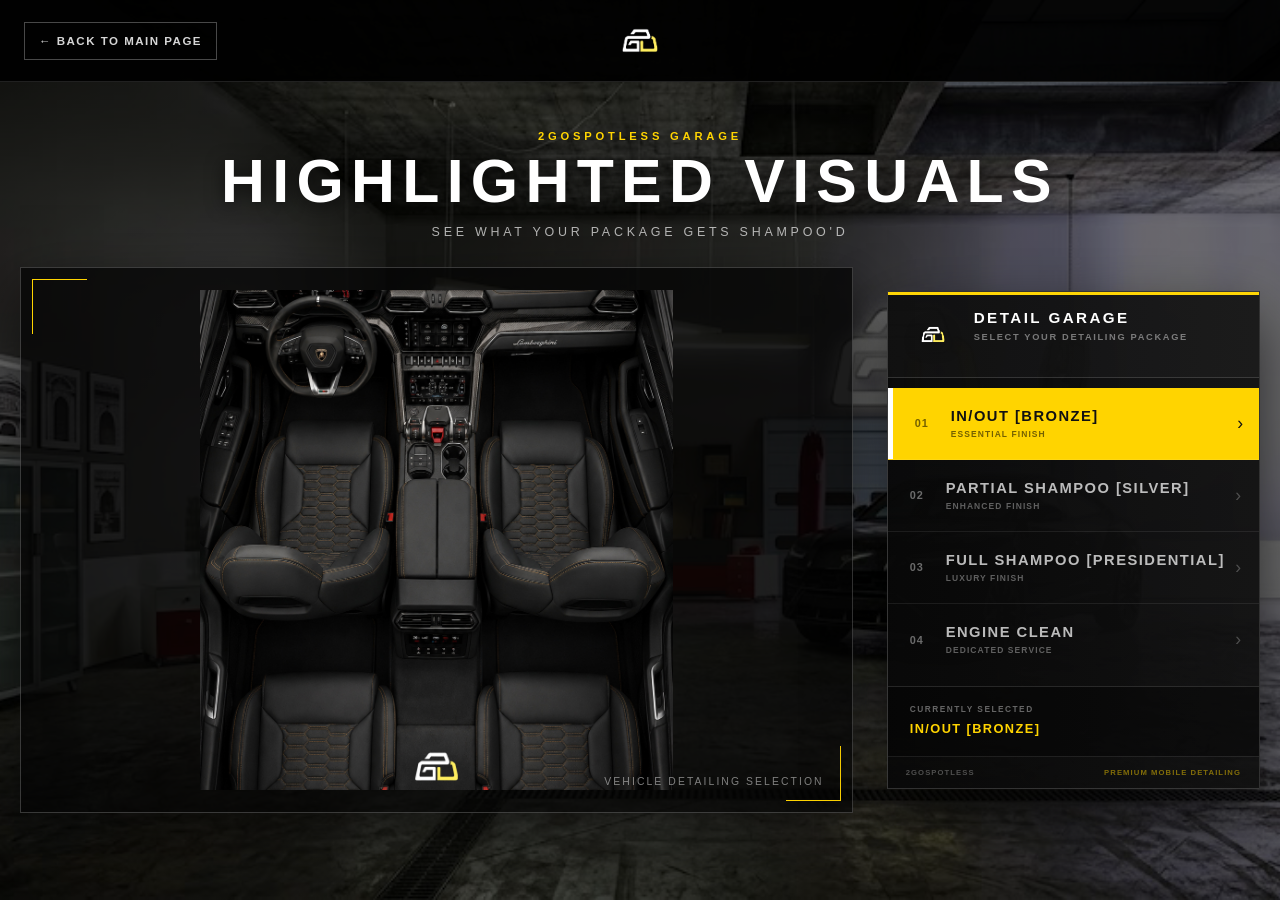
==== commit a2bf8182: "Update interactive.html" ====
--- a/interactive.html
+++ b/interactive.html
@@ -9,11 +9,6 @@
 <title>2GoSpotless | Detail Garage</title>
 
 <style>
-
-/* =========================================================
-   2GOSPOTLESS DETAIL GARAGE
-   GTA / LOS SANTOS CUSTOMS INSPIRED MENU
-   ========================================================= */
 
 :root {
   --yellow: #ffd400;
@@ -43,7 +38,6 @@
 
 body {
   min-height: 100vh;
-
   color: #fff;
 
   font-family:
@@ -342,9 +336,6 @@
   min-width: 0;
 }
 
-
-/* Main menu box */
-
 .gta-menu {
 
   position: relative;
@@ -368,9 +359,6 @@
   overflow: hidden;
 }
 
-
-/* Yellow top edge */
-
 .gta-menu::before {
 
   position: absolute;
@@ -407,9 +395,6 @@
   background:
     rgba(255, 255, 255, 0.025);
 }
-
-
-/* Small company logo */
 
 .menu-logo {
 
@@ -433,9 +418,6 @@
     );
 }
 
-
-/* Menu title */
-
 .menu-title {
 
   color: #fff;
@@ -519,9 +501,6 @@
   border-bottom: none;
 }
 
-
-/* Number */
-
 .menu-number {
 
   display: flex;
@@ -541,9 +520,6 @@
   letter-spacing: 0.08em;
 }
 
-
-/* Service text */
-
 .menu-service {
 
   display: flex;
@@ -586,9 +562,6 @@
 
   text-transform: uppercase;
 }
-
-
-/* Arrow */
 
 .menu-arrow {
 
@@ -1016,9 +989,6 @@
 
 <main>
 
-
-  <!-- PAGE TITLE -->
-
   <section
     class="page-heading"
     aria-labelledby="garage-title"
@@ -1049,9 +1019,7 @@
   >
 
 
-    <!-- ================================================
-         CAR IMAGE
-         ================================================ -->
+    <!-- CAR IMAGE -->
 
     <div class="image-panel">
 
@@ -1069,9 +1037,7 @@
     </div>
 
 
-    <!-- ================================================
-         GTA STYLE MENU
-         ================================================ -->
+    <!-- GTA STYLE MENU -->
 
     <div class="menu-area">
 
@@ -1108,7 +1074,7 @@
         <div class="menu-options">
 
 
-          <!-- 01 -->
+          <!-- 01 — BRONZE -->
 
           <button
             class="menu-option is-active"
@@ -1147,7 +1113,7 @@
           </button>
 
 
-          <!-- 02 -->
+          <!-- 02 — SILVER -->
 
           <button
             class="menu-option"
@@ -1186,7 +1152,7 @@
           </button>
 
 
-          <!-- 03 -->
+          <!-- 03 — PRESIDENTIAL -->
 
           <button
             class="menu-option"
@@ -1214,6 +1180,45 @@
 
               <span class="service-tier">
                 Luxury finish
+              </span>
+
+            </span>
+
+            <span class="menu-arrow">
+              ›
+            </span>
+
+          </button>
+
+
+          <!-- 04 — ENGINE CLEAN -->
+
+          <button
+            class="menu-option"
+            type="button"
+
+            data-package="ENGINE CLEAN"
+            data-number="04"
+
+            data-image="assets/engine.png"
+
+            data-alt="Engine cleaning service"
+
+            aria-pressed="false"
+          >
+
+            <span class="menu-number">
+              04
+            </span>
+
+            <span class="menu-service">
+
+              <span class="service-name">
+                ENGINE CLEAN
+              </span>
+
+              <span class="service-tier">
+                Dedicated service
               </span>
 
             </span>
@@ -1305,10 +1310,6 @@
 
       const packageName =
         option.dataset.package;
-
-
-      const packageNumber =
-        option.dataset.number;
 
 
       const imagePath =
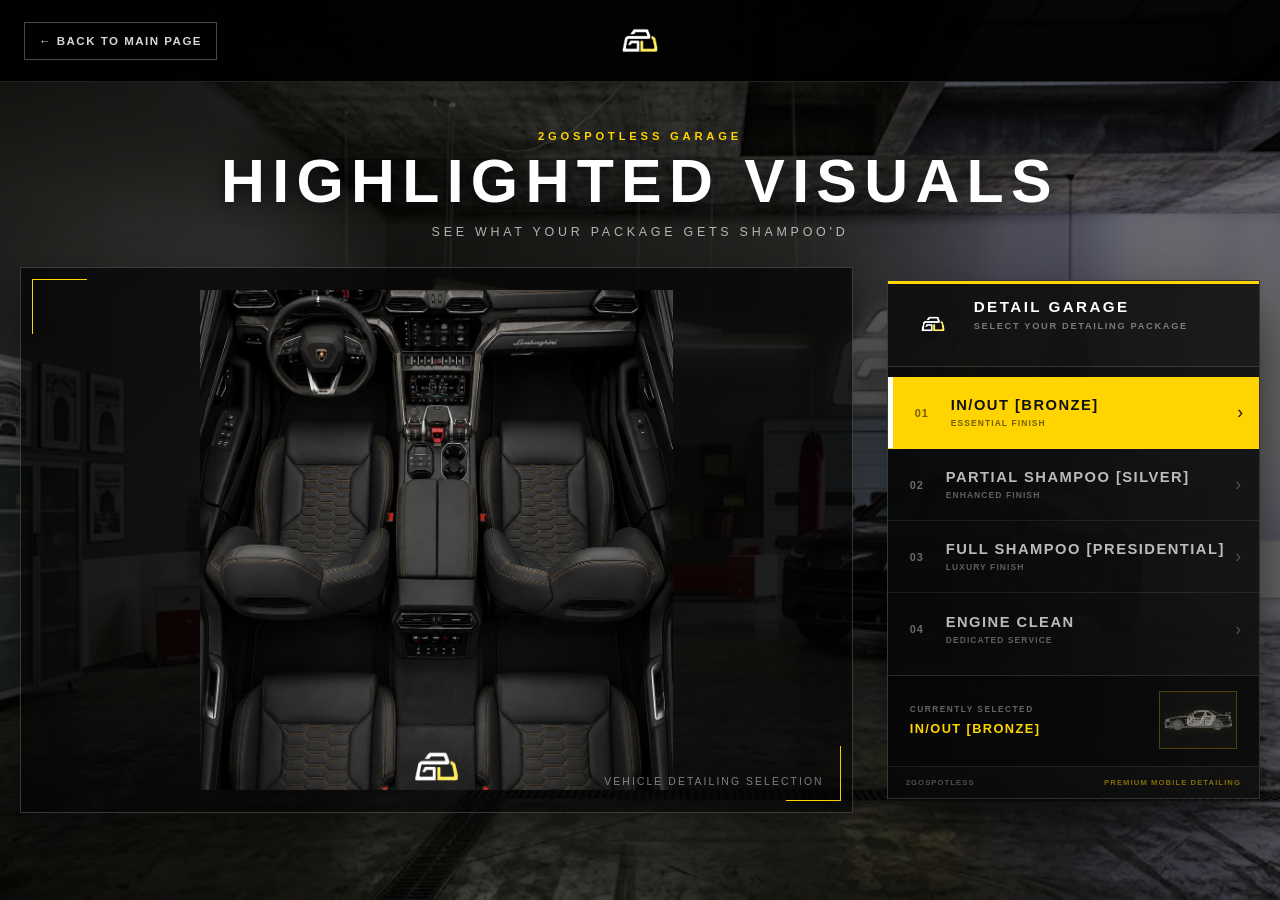
==== commit afe42444: "Update interactive.html" ====
--- a/interactive.html
+++ b/interactive.html
@@ -644,8 +644,16 @@
 
 .current-selection {
 
+  display: flex;
+
+  align-items: center;
+
+  justify-content: space-between;
+
+  gap: 14px;
+
   padding:
-    17px 22px 20px;
+    15px 22px 17px;
 
   border-top:
     1px solid rgba(255, 255, 255, 0.13);
@@ -654,6 +662,16 @@
     rgba(0, 0, 0, 0.35);
 }
 
+
+/* LEFT SIDE OF CURRENT SELECTION */
+
+.current-selection-text {
+
+  min-width: 0;
+
+  flex: 1;
+}
+
 .current-label {
 
   color:
@@ -681,6 +699,67 @@
   letter-spacing: 0.11em;
 
   text-transform: uppercase;
+
+  line-height: 1.2;
+}
+
+
+/* =========================================================
+   BLUEPRINT IMAGE
+   ========================================================= */
+
+.blueprint-preview {
+
+  flex: 0 0 auto;
+
+  display: flex;
+
+  align-items: center;
+  justify-content: center;
+
+  width: 78px;
+  height: 58px;
+
+  padding: 3px;
+
+  border:
+    1px solid rgba(255, 212, 0, 0.25);
+
+  background:
+    rgba(255, 255, 255, 0.025);
+
+  overflow: hidden;
+
+  opacity: 1;
+
+  transition:
+    opacity 220ms ease,
+    transform 220ms ease,
+    border-color 220ms ease;
+}
+
+.blueprint-preview.is-changing {
+
+  opacity: 0;
+
+  transform:
+    scale(0.88);
+}
+
+.blueprint-preview img {
+
+  display: block;
+
+  width: 100%;
+  height: 100%;
+
+  object-fit: contain;
+
+  filter:
+    drop-shadow(
+      0 0 5px
+      rgba(255, 212, 0, 0.16)
+    );
 }
 
 
@@ -911,16 +990,47 @@
     letter-spacing: 0.09em;
   }
 
+
+  /* CURRENTLY SELECTED MOBILE */
+
   .current-selection {
 
     padding:
-      14px 16px 16px;
+      13px 14px 14px;
+
+    gap: 10px;
+  }
+
+  .current-label {
+
+    font-size: 0.46rem;
+
+    letter-spacing: 0.14em;
   }
 
   .current-value {
 
-    font-size: 0.67rem;
-  }
+    margin-top: 6px;
+
+    font-size: 0.61rem;
+
+    letter-spacing: 0.07em;
+
+    line-height: 1.2;
+  }
+
+
+  /* SMALL BLUEPRINT ON MOBILE */
+
+  .blueprint-preview {
+
+    width: 68px;
+
+    height: 51px;
+
+    padding: 2px;
+  }
+
 
   .menu-footer {
 
@@ -929,6 +1039,35 @@
 
     font-size: 0.42rem;
   }
+}
+
+
+/* =========================================================
+   VERY SMALL PHONES
+   ========================================================= */
+
+@media (max-width: 380px) {
+
+  .current-selection {
+
+    gap: 7px;
+
+    padding-left: 12px;
+    padding-right: 12px;
+  }
+
+  .blueprint-preview {
+
+    width: 60px;
+
+    height: 46px;
+  }
+
+  .current-value {
+
+    font-size: 0.56rem;
+  }
+
 }
 
 
@@ -973,11 +1112,13 @@
     href="index.html"
     aria-label="2GoSpotless home"
   >
+
     <img
       class="logo"
       src="./assets/logo.png"
       alt="2GoSpotless logo"
     >
+
   </a>
 
 </header>
@@ -1019,7 +1160,9 @@
   >
 
 
-    <!-- CAR IMAGE -->
+    <!-- =================================================
+         CAR IMAGE
+         ================================================= -->
 
     <div class="image-panel">
 
@@ -1037,7 +1180,9 @@
     </div>
 
 
-    <!-- GTA STYLE MENU -->
+    <!-- =================================================
+         GTA STYLE MENU
+         ================================================= -->
 
     <div class="menu-area">
 
@@ -1069,7 +1214,9 @@
         </div>
 
 
-        <!-- MENU OPTIONS -->
+        <!-- =================================================
+             MENU OPTIONS
+             ================================================= -->
 
         <div class="menu-options">
 
@@ -1085,6 +1232,8 @@
 
             data-image="assets/bronze.jpg"
 
+            data-blueprint="assets/INOUTBLUEPRINT.png"
+
             data-alt="In and Out Bronze detailing package"
 
             aria-pressed="true"
@@ -1124,6 +1273,8 @@
 
             data-image="assets/silver.jpg"
 
+            data-blueprint="assets/PARTIALBLUEPRINT.png"
+
             data-alt="Partial Shampoo Silver detailing package"
 
             aria-pressed="false"
@@ -1163,6 +1314,8 @@
 
             data-image="assets/presidential.jpg"
 
+            data-blueprint="assets/FULLBLUEPRINT.png"
+
             data-alt="Full Shampoo Presidential detailing package"
 
             aria-pressed="false"
@@ -1202,6 +1355,8 @@
 
             data-image="assets/engine.png"
 
+            data-blueprint=""
+
             data-alt="Engine cleaning service"
 
             aria-pressed="false"
@@ -1233,25 +1388,54 @@
         </div>
 
 
-        <!-- CURRENTLY SELECTED -->
+        <!-- =================================================
+             CURRENTLY SELECTED
+             ================================================= -->
 
         <div class="current-selection">
 
-          <div class="current-label">
-            Currently Selected
+
+          <!-- TEXT -->
+
+          <div class="current-selection-text">
+
+            <div class="current-label">
+              Currently Selected
+            </div>
+
+            <div
+              id="selected-name"
+              class="current-value"
+            >
+              IN/OUT [BRONZE]
+            </div>
+
           </div>
 
+
+          <!-- BLUEPRINT -->
+
           <div
-            id="selected-name"
-            class="current-value"
+            id="blueprint-preview"
+            class="blueprint-preview"
+            aria-hidden="true"
           >
-            IN/OUT [BRONZE]
+
+            <img
+              id="blueprint-image"
+              src="assets/INOUTBLUEPRINT.png"
+              alt=""
+            >
+
           </div>
 
+
         </div>
 
 
-        <!-- FOOTER -->
+        <!-- =================================================
+             FOOTER
+             ================================================= -->
 
         <div class="menu-footer">
 
@@ -1286,6 +1470,10 @@
   "DOMContentLoaded",
   () => {
 
+
+    /* =====================================================
+       ELEMENTS
+       ===================================================== */
 
     const image =
       document.getElementById(
@@ -1299,12 +1487,28 @@
       );
 
 
+    const blueprintPreview =
+      document.getElementById(
+        "blueprint-preview"
+      );
+
+
+    const blueprintImage =
+      document.getElementById(
+        "blueprint-image"
+      );
+
+
     const packageOptions =
       document.querySelectorAll(
         ".menu-option"
       );
 
 
+    /* =====================================================
+       SELECT PACKAGE
+       ===================================================== */
+
     function selectPackage(option) {
 
 
@@ -1320,9 +1524,13 @@
         option.dataset.alt;
 
 
-      /*
-       * Update selected menu item
-       */
+      const blueprintPath =
+        option.dataset.blueprint;
+
+
+      /* ================================================
+         UPDATE ACTIVE MENU ITEM
+         ================================================ */
 
       packageOptions.forEach(
         (item) => {
@@ -1346,28 +1554,23 @@
       );
 
 
-      /*
-       * Update current selection
-       */
+      /* ================================================
+         UPDATE CURRENT SELECTION TEXT
+         ================================================ */
 
       selectedName.textContent =
         packageName;
 
 
-      /*
-       * Fade image out
-       */
+      /* ================================================
+         CHANGE MAIN IMAGE
+         ================================================ */
 
       image.classList.add(
         "is-changing"
       );
 
 
-      /*
-       * Change image after
-       * short animation
-       */
-
       window.setTimeout(
         () => {
 
@@ -1377,10 +1580,6 @@
           image.alt =
             imageAlt;
 
-
-          /*
-           * Fade image back in
-           */
 
           const showImage =
             () => {
@@ -1401,11 +1600,6 @@
           );
 
 
-          /*
-           * Prevent image staying
-           * invisible if cached
-           */
-
           if (image.complete) {
 
             image.classList.remove(
@@ -1418,12 +1612,103 @@
         180
       );
 
+
+      /* ================================================
+         CHANGE BLUEPRINT
+         ================================================ */
+
+      blueprintPreview.classList.add(
+        "is-changing"
+      );
+
+
+      window.setTimeout(
+        () => {
+
+
+          /*
+           * ENGINE CLEAN DOES NOT HAVE
+           * A BLUEPRINT IMAGE
+           */
+
+          if (!blueprintPath) {
+
+            blueprintImage.removeAttribute(
+              "src"
+            );
+
+            blueprintPreview.style.display =
+              "none";
+
+            blueprintPreview.classList.remove(
+              "is-changing"
+            );
+
+            return;
+          }
+
+
+          /*
+           * Show blueprint container
+           */
+
+          blueprintPreview.style.display =
+            "flex";
+
+
+          /*
+           * Set new blueprint
+           */
+
+          blueprintImage.src =
+            blueprintPath;
+
+
+          /*
+           * Fade blueprint back in
+           */
+
+          const showBlueprint =
+            () => {
+
+              blueprintPreview.classList.remove(
+                "is-changing"
+              );
+
+            };
+
+
+          blueprintImage.addEventListener(
+            "load",
+            showBlueprint,
+            {
+              once: true
+            }
+          );
+
+
+          /*
+           * Cached image fallback
+           */
+
+          if (blueprintImage.complete) {
+
+            blueprintPreview.classList.remove(
+              "is-changing"
+            );
+
+          }
+
+        },
+        160
+      );
+
     }
 
 
-    /*
-     * Click controls
-     */
+    /* =====================================================
+       CLICK CONTROLS
+       ===================================================== */
 
     packageOptions.forEach(
       (option) => {
@@ -1441,9 +1726,9 @@
         );
 
 
-        /*
-         * Keyboard controls
-         */
+        /* ================================================
+           KEYBOARD CONTROLS
+           ================================================ */
 
         option.addEventListener(
           "keydown",
@@ -1465,9 +1750,9 @@
             }
 
 
-            /*
-             * Arrow navigation
-             */
+            /* ============================================
+               ARROW DOWN / RIGHT
+               ============================================ */
 
             if (
               event.key === "ArrowDown" ||
@@ -1501,6 +1786,10 @@
 
             }
 
+
+            /* ============================================
+               ARROW UP / LEFT
+               ============================================ */
 
             if (
               event.key === "ArrowUp" ||
@@ -1553,3 +1842,5 @@
 
 </body>
 </html>
+
+
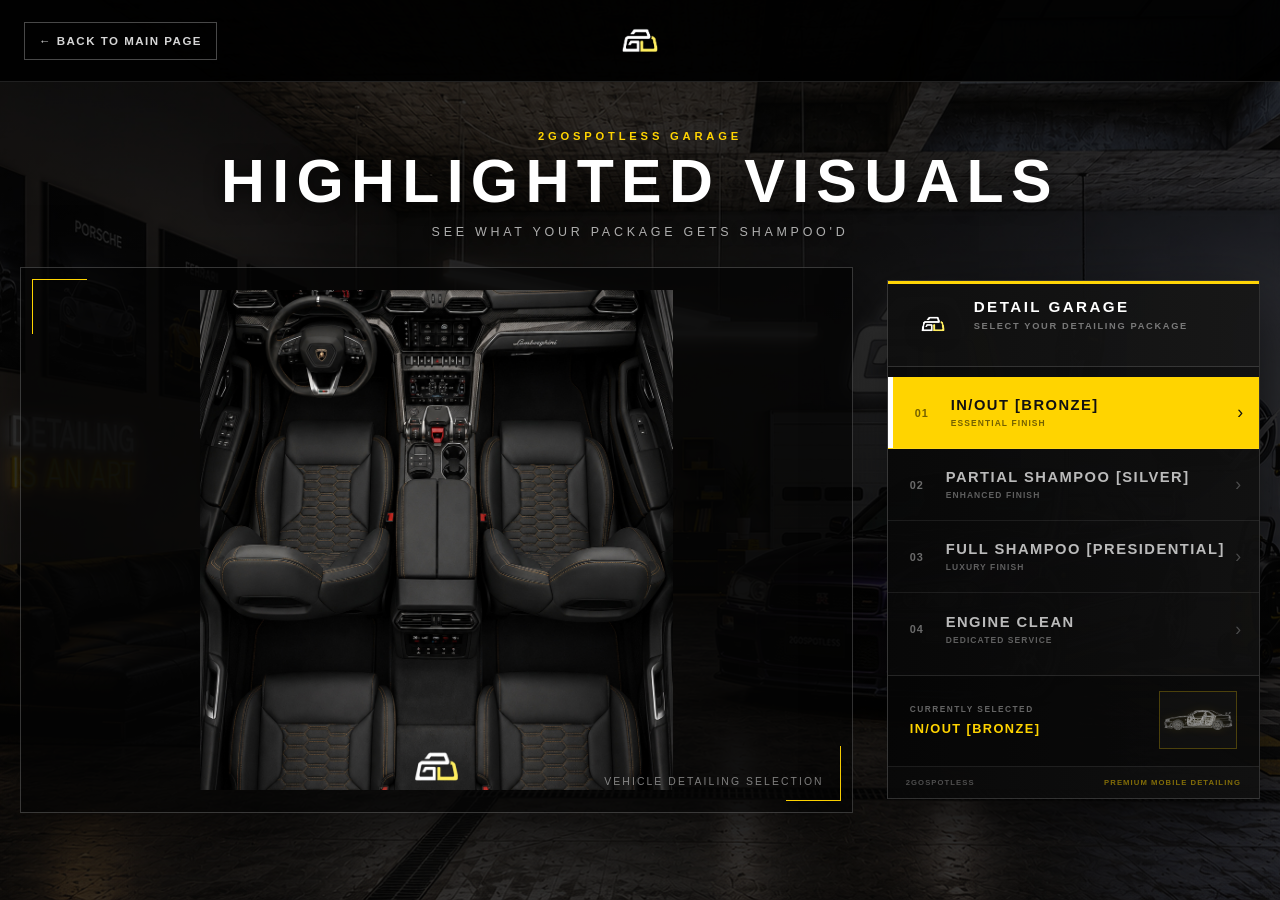
==== commit 9117c321: "Update interactive.html" ====
--- a/interactive.html
+++ b/interactive.html
@@ -35,6 +35,11 @@
   min-height: 100%;
   background: var(--black);
 }
+
+
+/* =========================================================
+   DESKTOP BACKGROUND
+========================================================= */
 
 body {
   min-height: 100vh;
@@ -50,10 +55,11 @@
       rgba(0, 0, 0, 0.57),
       rgba(0, 0, 0, 0.57)
     ),
-    url("assets/garage.jpg");
+    url("assets/detail%20garage.jpg");
 
   background-size: cover;
   background-position: center;
+  background-repeat: no-repeat;
   background-attachment: fixed;
 
   overflow-x: hidden;
@@ -62,7 +68,7 @@
 
 /* =========================================================
    HEADER
-   ========================================================= */
+========================================================= */
 
 .site-header {
   position: relative;
@@ -140,7 +146,7 @@
 
 /* =========================================================
    MAIN
-   ========================================================= */
+========================================================= */
 
 main {
   width: min(1250px, calc(100% - 40px));
@@ -194,15 +200,17 @@
   letter-spacing: 0.3em;
 
   text-transform: uppercase;
+
+  text-shadow:
+    0 2px 8px rgba(0, 0, 0, 0.9);
 }
 
 
 /* =========================================================
    MAIN GARAGE AREA
-   ========================================================= */
+========================================================= */
 
 .garage-layout {
-
   display: grid;
 
   grid-template-columns:
@@ -219,10 +227,9 @@
 
 /* =========================================================
    IMAGE
-   ========================================================= */
+========================================================= */
 
 .image-panel {
-
   position: relative;
 
   display: flex;
@@ -248,7 +255,6 @@
 
 .image-panel::before,
 .image-panel::after {
-
   position: absolute;
 
   width: 54px;
@@ -260,7 +266,6 @@
 }
 
 .image-panel::before {
-
   top: 11px;
   left: 11px;
 
@@ -272,7 +277,6 @@
 }
 
 .image-panel::after {
-
   right: 11px;
   bottom: 11px;
 
@@ -284,7 +288,6 @@
 }
 
 .package-image {
-
   display: block;
 
   width: 100%;
@@ -305,7 +308,6 @@
 }
 
 .image-label {
-
   position: absolute;
 
   right: 28px;
@@ -324,10 +326,9 @@
 
 /* =========================================================
    GTA STYLE MENU
-   ========================================================= */
+========================================================= */
 
 .menu-area {
-
   display: flex;
 
   align-items: center;
@@ -337,7 +338,6 @@
 }
 
 .gta-menu {
-
   position: relative;
 
   width: 100%;
@@ -360,7 +360,6 @@
 }
 
 .gta-menu::before {
-
   position: absolute;
 
   top: 0;
@@ -378,10 +377,9 @@
 
 /* =========================================================
    MENU HEADER
-   ========================================================= */
+========================================================= */
 
 .menu-header {
-
   position: relative;
 
   min-height: 86px;
@@ -397,7 +395,6 @@
 }
 
 .menu-logo {
-
   position: absolute;
 
   left: 20px;
@@ -419,7 +416,6 @@
 }
 
 .menu-title {
-
   color: #fff;
 
   font-size: 0.95rem;
@@ -432,7 +428,6 @@
 }
 
 .menu-subtitle {
-
   margin-top: 6px;
 
   color:
@@ -450,15 +445,13 @@
 
 /* =========================================================
    MENU OPTIONS
-   ========================================================= */
+========================================================= */
 
 .menu-options {
-
   padding: 10px 0;
 }
 
 .menu-option {
-
   position: relative;
 
   display: grid;
@@ -502,7 +495,6 @@
 }
 
 .menu-number {
-
   display: flex;
 
   align-items: center;
@@ -521,7 +513,6 @@
 }
 
 .menu-service {
-
   display: flex;
 
   flex-direction: column;
@@ -534,7 +525,6 @@
 }
 
 .service-name {
-
   color: inherit;
 
   font-size:
@@ -550,7 +540,6 @@
 }
 
 .service-tier {
-
   color:
     rgba(255, 255, 255, 0.35);
 
@@ -564,7 +553,6 @@
 }
 
 .menu-arrow {
-
   color:
     rgba(255, 255, 255, 0.25);
 
@@ -580,10 +568,9 @@
 
 /* =========================================================
    HOVER
-   ========================================================= */
+========================================================= */
 
 .menu-option:hover {
-
   color: #fff;
 
   background:
@@ -593,7 +580,6 @@
 }
 
 .menu-option:hover .menu-arrow {
-
   color: var(--yellow);
 
   transform: translateX(3px);
@@ -602,10 +588,9 @@
 
 /* =========================================================
    ACTIVE GTA STYLE
-   ========================================================= */
+========================================================= */
 
 .menu-option.is-active {
-
   color: #111;
 
   background:
@@ -618,19 +603,16 @@
 }
 
 .menu-option.is-active .menu-number {
-
   color:
     rgba(0, 0, 0, 0.55);
 }
 
 .menu-option.is-active .service-tier {
-
   color:
     rgba(0, 0, 0, 0.55);
 }
 
 .menu-option.is-active .menu-arrow {
-
   color: #111;
 
   transform:
@@ -640,10 +622,9 @@
 
 /* =========================================================
    CURRENTLY SELECTED
-   ========================================================= */
+========================================================= */
 
 .current-selection {
-
   display: flex;
 
   align-items: center;
@@ -662,18 +643,13 @@
     rgba(0, 0, 0, 0.35);
 }
 
-
-/* LEFT SIDE OF CURRENT SELECTION */
-
 .current-selection-text {
-
   min-width: 0;
 
   flex: 1;
 }
 
 .current-label {
-
   color:
     rgba(255, 255, 255, 0.38);
 
@@ -687,7 +663,6 @@
 }
 
 .current-value {
-
   margin-top: 7px;
 
   color: var(--yellow);
@@ -706,10 +681,9 @@
 
 /* =========================================================
    BLUEPRINT IMAGE
-   ========================================================= */
+========================================================= */
 
 .blueprint-preview {
-
   flex: 0 0 auto;
 
   display: flex;
@@ -739,7 +713,6 @@
 }
 
 .blueprint-preview.is-changing {
-
   opacity: 0;
 
   transform:
@@ -747,7 +720,6 @@
 }
 
 .blueprint-preview img {
-
   display: block;
 
   width: 100%;
@@ -765,10 +737,9 @@
 
 /* =========================================================
    MENU FOOTER
-   ========================================================= */
+========================================================= */
 
 .menu-footer {
-
   display: flex;
 
   align-items: center;
@@ -794,20 +765,36 @@
 }
 
 .menu-footer span:last-child {
-
   color:
     rgba(255, 212, 0, 0.48);
 }
 
 
 /* =========================================================
-   TABLET
-   ========================================================= */
+   TABLET + MOBILE
+
+   Switches to mobilegarage.jpg
+========================================================= */
 
 @media (max-width: 900px) {
 
+  body {
+    background:
+      linear-gradient(
+        rgba(0, 0, 0, 0.57),
+        rgba(0, 0, 0, 0.57)
+      ),
+      url("assets/mobilegarage.jpg");
+
+    background-size: cover;
+    background-position: center;
+    background-repeat: no-repeat;
+
+    /* Better compatibility on mobile browsers */
+    background-attachment: scroll;
+  }
+
   main {
-
     width:
       min(700px, calc(100% - 32px));
 
@@ -815,24 +802,20 @@
   }
 
   .garage-layout {
-
     grid-template-columns: 1fr;
 
     gap: 26px;
   }
 
   .image-panel {
-
     min-height: 430px;
   }
 
   .package-image {
-
     height: 390px;
   }
 
   .gta-menu {
-
     max-width: 600px;
   }
 }
@@ -840,12 +823,11 @@
 
 /* =========================================================
    MOBILE
-   ========================================================= */
+========================================================= */
 
 @media (max-width: 560px) {
 
   .site-header {
-
     min-height: 76px;
 
     padding:
@@ -853,14 +835,12 @@
   }
 
   .logo {
-
     height: 43px;
 
     max-width: 145px;
   }
 
   .back-link {
-
     left: 10px;
 
     min-height: 32px;
@@ -874,7 +854,6 @@
   }
 
   main {
-
     width:
       calc(100% - 22px);
 
@@ -883,12 +862,10 @@
   }
 
   .page-heading {
-
     margin-bottom: 22px;
   }
 
   h1 {
-
     font-size:
       clamp(1.55rem, 8vw, 2.3rem);
 
@@ -896,7 +873,6 @@
   }
 
   .subtitle {
-
     margin-top: 10px;
 
     font-size: 0.58rem;
@@ -905,19 +881,16 @@
   }
 
   .image-panel {
-
     min-height: 285px;
 
     padding: 12px;
   }
 
   .package-image {
-
     height: 255px;
   }
 
   .image-label {
-
     right: 17px;
     bottom: 14px;
 
@@ -925,12 +898,10 @@
   }
 
   .gta-menu {
-
     width: 100%;
   }
 
   .menu-header {
-
     min-height: 76px;
 
     padding:
@@ -938,7 +909,6 @@
   }
 
   .menu-logo {
-
     left: 16px;
 
     width: 43px;
@@ -946,21 +916,18 @@
   }
 
   .menu-title {
-
     font-size: 0.75rem;
 
     letter-spacing: 0.13em;
   }
 
   .menu-subtitle {
-
     font-size: 0.48rem;
 
     letter-spacing: 0.13em;
   }
 
   .menu-option {
-
     grid-template-columns:
       49px
       1fr
@@ -972,29 +939,22 @@
   }
 
   .menu-number {
-
     font-size: 0.59rem;
   }
 
   .service-name {
-
     font-size: 0.69rem;
 
     letter-spacing: 0.07em;
   }
 
   .service-tier {
-
     font-size: 0.46rem;
 
     letter-spacing: 0.09em;
   }
 
-
-  /* CURRENTLY SELECTED MOBILE */
-
   .current-selection {
-
     padding:
       13px 14px 14px;
 
@@ -1002,14 +962,12 @@
   }
 
   .current-label {
-
     font-size: 0.46rem;
 
     letter-spacing: 0.14em;
   }
 
   .current-value {
-
     margin-top: 6px;
 
     font-size: 0.61rem;
@@ -1019,11 +977,7 @@
     line-height: 1.2;
   }
 
-
-  /* SMALL BLUEPRINT ON MOBILE */
-
   .blueprint-preview {
-
     width: 68px;
 
     height: 51px;
@@ -1031,9 +985,7 @@
     padding: 2px;
   }
 
-
   .menu-footer {
-
     padding:
       10px 14px;
 
@@ -1044,12 +996,11 @@
 
 /* =========================================================
    VERY SMALL PHONES
-   ========================================================= */
+========================================================= */
 
 @media (max-width: 380px) {
 
   .current-selection {
-
     gap: 7px;
 
     padding-left: 12px;
@@ -1057,30 +1008,26 @@
   }
 
   .blueprint-preview {
-
     width: 60px;
 
     height: 46px;
   }
 
   .current-value {
-
     font-size: 0.56rem;
   }
-
 }
 
 
 /* =========================================================
    REDUCED MOTION
-   ========================================================= */
+========================================================= */
 
 @media (prefers-reduced-motion: reduce) {
 
   *,
   *::before,
   *::after {
-
     transition-duration:
       0.01ms !important;
   }
@@ -1096,7 +1043,7 @@
 
 <!-- =====================================================
      HEADER
-     ===================================================== -->
+===================================================== -->
 
 <header class="site-header">
 
@@ -1126,7 +1073,7 @@
 
 <!-- =====================================================
      MAIN
-     ===================================================== -->
+===================================================== -->
 
 <main>
 
@@ -1152,7 +1099,7 @@
 
   <!-- ===================================================
        GARAGE
-       =================================================== -->
+  =================================================== -->
 
   <section
     class="garage-layout"
@@ -1160,9 +1107,7 @@
   >
 
 
-    <!-- =================================================
-         CAR IMAGE
-         ================================================= -->
+    <!-- CAR IMAGE -->
 
     <div class="image-panel">
 
@@ -1180,9 +1125,7 @@
     </div>
 
 
-    <!-- =================================================
-         GTA STYLE MENU
-         ================================================= -->
+    <!-- GTA STYLE MENU -->
 
     <div class="menu-area">
 
@@ -1214,28 +1157,21 @@
         </div>
 
 
-        <!-- =================================================
-             MENU OPTIONS
-             ================================================= -->
+        <!-- MENU OPTIONS -->
 
         <div class="menu-options">
 
 
-          <!-- 01 — BRONZE -->
+          <!-- 01 BRONZE -->
 
           <button
             class="menu-option is-active"
             type="button"
-
             data-package="IN/OUT [BRONZE]"
             data-number="01"
-
             data-image="assets/bronze.jpg"
-
             data-blueprint="assets/INOUTBLUEPRINT.png"
-
             data-alt="In and Out Bronze detailing package"
-
             aria-pressed="true"
           >
 
@@ -1262,21 +1198,16 @@
           </button>
 
 
-          <!-- 02 — SILVER -->
+          <!-- 02 SILVER -->
 
           <button
             class="menu-option"
             type="button"
-
             data-package="PARTIAL SHAMPOO [SILVER]"
             data-number="02"
-
             data-image="assets/silver.jpg"
-
             data-blueprint="assets/PARTIALBLUEPRINT.png"
-
             data-alt="Partial Shampoo Silver detailing package"
-
             aria-pressed="false"
           >
 
@@ -1303,21 +1234,16 @@
           </button>
 
 
-          <!-- 03 — PRESIDENTIAL -->
+          <!-- 03 PRESIDENTIAL -->
 
           <button
             class="menu-option"
             type="button"
-
             data-package="FULL SHAMPOO [PRESIDENTIAL]"
             data-number="03"
-
             data-image="assets/presidential.jpg"
-
             data-blueprint="assets/FULLBLUEPRINT.png"
-
             data-alt="Full Shampoo Presidential detailing package"
-
             aria-pressed="false"
           >
 
@@ -1344,21 +1270,16 @@
           </button>
 
 
-          <!-- 04 — ENGINE CLEAN -->
+          <!-- 04 ENGINE CLEAN -->
 
           <button
             class="menu-option"
             type="button"
-
             data-package="ENGINE CLEAN"
             data-number="04"
-
             data-image="assets/engine.png"
-
             data-blueprint=""
-
             data-alt="Engine cleaning service"
-
             aria-pressed="false"
           >
 
@@ -1388,14 +1309,9 @@
         </div>
 
 
-        <!-- =================================================
-             CURRENTLY SELECTED
-             ================================================= -->
+        <!-- CURRENTLY SELECTED -->
 
         <div class="current-selection">
-
-
-          <!-- TEXT -->
 
           <div class="current-selection-text">
 
@@ -1413,8 +1329,6 @@
           </div>
 
 
-          <!-- BLUEPRINT -->
-
           <div
             id="blueprint-preview"
             class="blueprint-preview"
@@ -1429,13 +1343,10 @@
 
           </div>
 
-
         </div>
 
 
-        <!-- =================================================
-             FOOTER
-             ================================================= -->
+        <!-- FOOTER -->
 
         <div class="menu-footer">
 
@@ -1462,43 +1373,34 @@
 
 <!-- =====================================================
      JAVASCRIPT
-     ===================================================== -->
+===================================================== -->
 
 <script>
 
 document.addEventListener(
   "DOMContentLoaded",
   () => {
-
-
-    /* =====================================================
-       ELEMENTS
-       ===================================================== */
 
     const image =
       document.getElementById(
         "package-image"
       );
 
-
     const selectedName =
       document.getElementById(
         "selected-name"
       );
 
-
     const blueprintPreview =
       document.getElementById(
         "blueprint-preview"
       );
 
-
     const blueprintImage =
       document.getElementById(
         "blueprint-image"
       );
 
-
     const packageOptions =
       document.querySelectorAll(
         ".menu-option"
@@ -1507,44 +1409,36 @@
 
     /* =====================================================
        SELECT PACKAGE
-       ===================================================== */
+    ===================================================== */
 
     function selectPackage(option) {
-
 
       const packageName =
         option.dataset.package;
 
-
       const imagePath =
         option.dataset.image;
 
-
       const imageAlt =
         option.dataset.alt;
 
-
       const blueprintPath =
         option.dataset.blueprint;
 
 
-      /* ================================================
-         UPDATE ACTIVE MENU ITEM
-         ================================================ */
+      /* UPDATE ACTIVE MENU */
 
       packageOptions.forEach(
         (item) => {
 
           const isSelected =
             item === option;
-
 
           item.classList.toggle(
             "is-active",
             isSelected
           );
 
-
           item.setAttribute(
             "aria-pressed",
             String(isSelected)
@@ -1554,23 +1448,18 @@
       );
 
 
-      /* ================================================
-         UPDATE CURRENT SELECTION TEXT
-         ================================================ */
+      /* CURRENT SELECTION TEXT */
 
       selectedName.textContent =
         packageName;
 
 
-      /* ================================================
-         CHANGE MAIN IMAGE
-         ================================================ */
+      /* MAIN IMAGE */
 
       image.classList.add(
         "is-changing"
       );
 
-
       window.setTimeout(
         () => {
 
@@ -1579,7 +1468,6 @@
 
           image.alt =
             imageAlt;
-
 
           const showImage =
             () => {
@@ -1589,7 +1477,6 @@
               );
 
             };
-
 
           image.addEventListener(
             "load",
@@ -1599,7 +1486,6 @@
             }
           );
 
-
           if (image.complete) {
 
             image.classList.remove(
@@ -1613,23 +1499,16 @@
       );
 
 
-      /* ================================================
-         CHANGE BLUEPRINT
-         ================================================ */
+      /* BLUEPRINT */
 
       blueprintPreview.classList.add(
         "is-changing"
       );
 
-
       window.setTimeout(
         () => {
 
-
-          /*
-           * ENGINE CLEAN DOES NOT HAVE
-           * A BLUEPRINT IMAGE
-           */
+          /* ENGINE CLEAN HAS NO BLUEPRINT */
 
           if (!blueprintPath) {
 
@@ -1648,25 +1527,12 @@
           }
 
 
-          /*
-           * Show blueprint container
-           */
-
           blueprintPreview.style.display =
             "flex";
 
-
-          /*
-           * Set new blueprint
-           */
-
           blueprintImage.src =
             blueprintPath;
 
-
-          /*
-           * Fade blueprint back in
-           */
 
           const showBlueprint =
             () => {
@@ -1687,10 +1553,6 @@
           );
 
 
-          /*
-           * Cached image fallback
-           */
-
           if (blueprintImage.complete) {
 
             blueprintPreview.classList.remove(
@@ -1708,11 +1570,10 @@
 
     /* =====================================================
        CLICK CONTROLS
-       ===================================================== */
+    ===================================================== */
 
     packageOptions.forEach(
       (option) => {
-
 
         option.addEventListener(
           "click",
@@ -1726,14 +1587,11 @@
         );
 
 
-        /* ================================================
-           KEYBOARD CONTROLS
-           ================================================ */
+        /* KEYBOARD CONTROLS */
 
         option.addEventListener(
           "keydown",
           (event) => {
-
 
             if (
               event.key === "Enter" ||
@@ -1742,7 +1600,6 @@
 
               event.preventDefault();
 
-
               selectPackage(
                 option
               );
@@ -1750,9 +1607,7 @@
             }
 
 
-            /* ============================================
-               ARROW DOWN / RIGHT
-               ============================================ */
+            /* NEXT */
 
             if (
               event.key === "ArrowDown" ||
@@ -1761,22 +1616,18 @@
 
               event.preventDefault();
 
-
               const currentIndex =
                 Array.from(
                   packageOptions
                 ).indexOf(option);
 
-
               const nextIndex =
                 (currentIndex + 1) %
                 packageOptions.length;
 
-
               packageOptions[
                 nextIndex
               ].focus();
-
 
               selectPackage(
                 packageOptions[
@@ -1787,9 +1638,7 @@
             }
 
 
-            /* ============================================
-               ARROW UP / LEFT
-               ============================================ */
+            /* PREVIOUS */
 
             if (
               event.key === "ArrowUp" ||
@@ -1798,12 +1647,10 @@
 
               event.preventDefault();
 
-
               const currentIndex =
                 Array.from(
                   packageOptions
                 ).indexOf(option);
-
 
               const previousIndex =
                 (
@@ -1813,11 +1660,9 @@
                 ) %
                 packageOptions.length;
 
-
               packageOptions[
                 previousIndex
               ].focus();
-
 
               selectPackage(
                 packageOptions[
@@ -1833,7 +1678,6 @@
       }
     );
 
-
   }
 );
 
@@ -1843,4 +1687,3 @@
 </body>
 </html>
 
-
